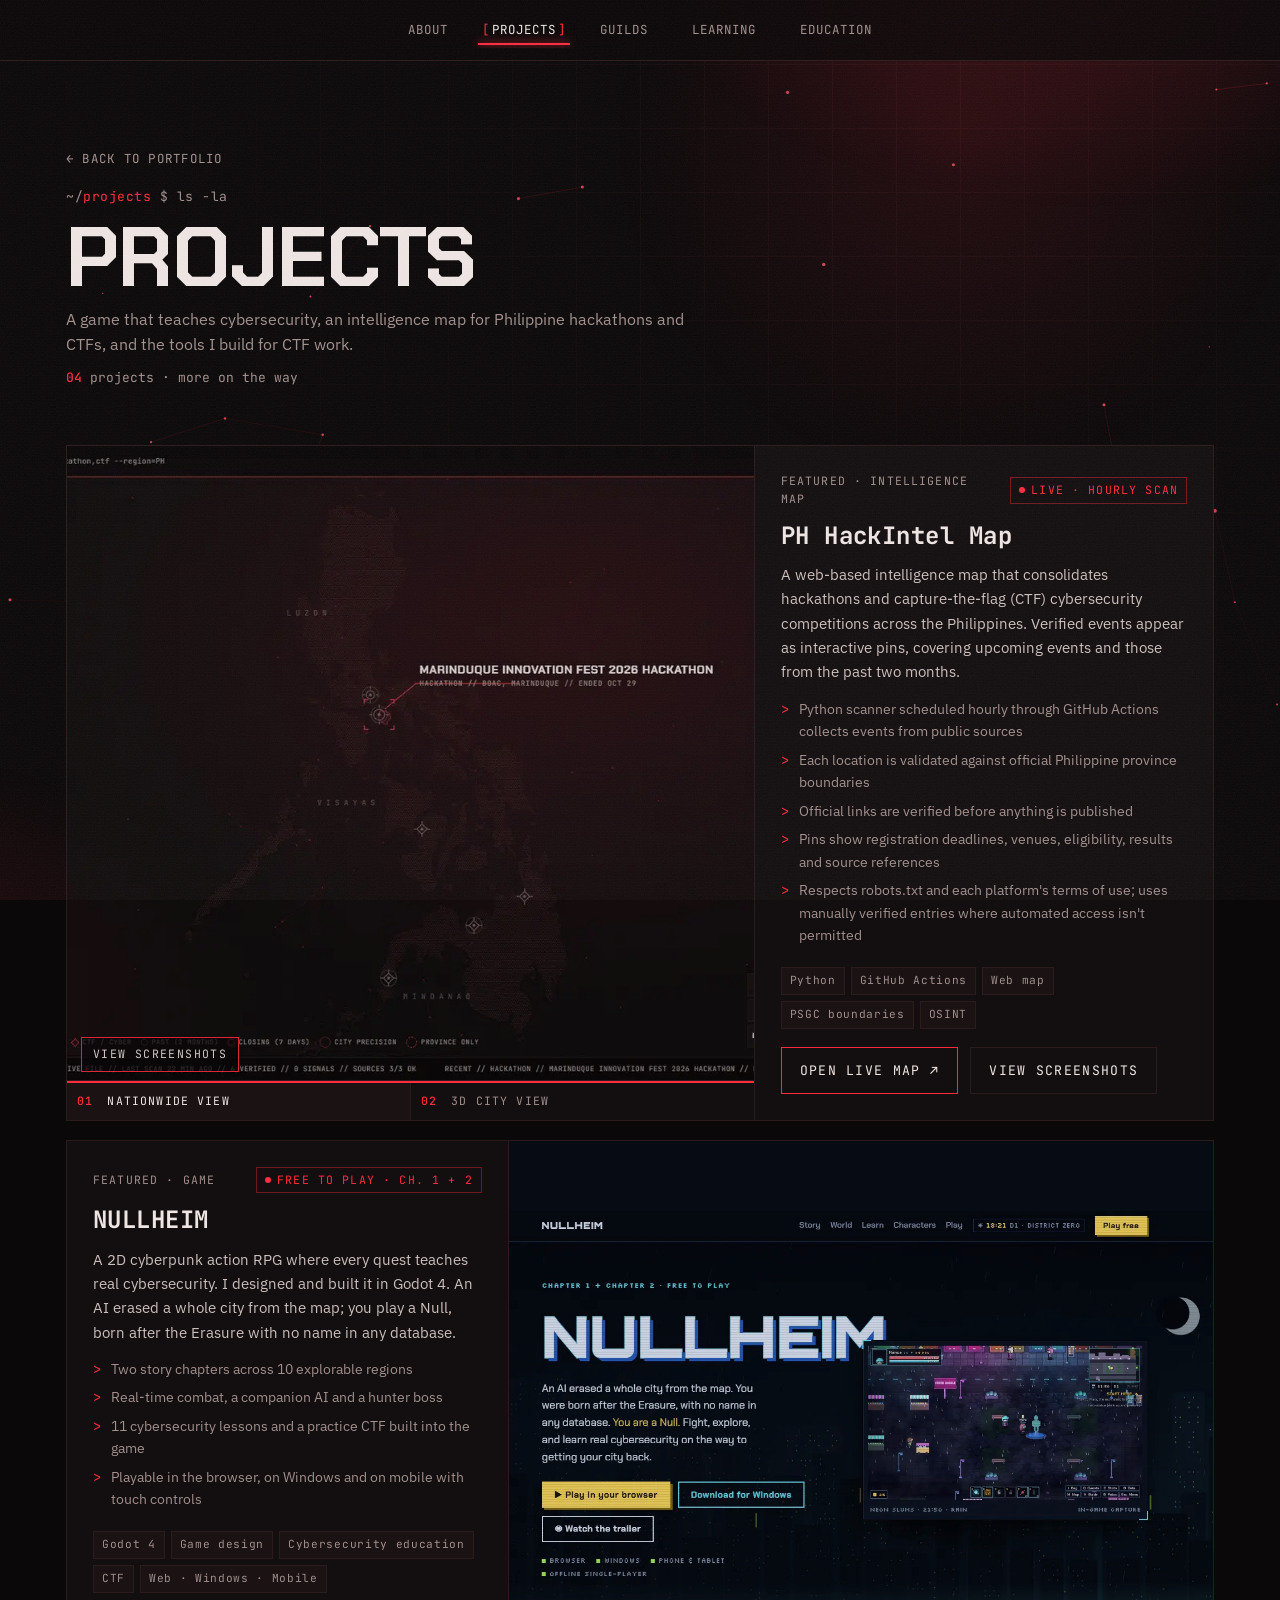
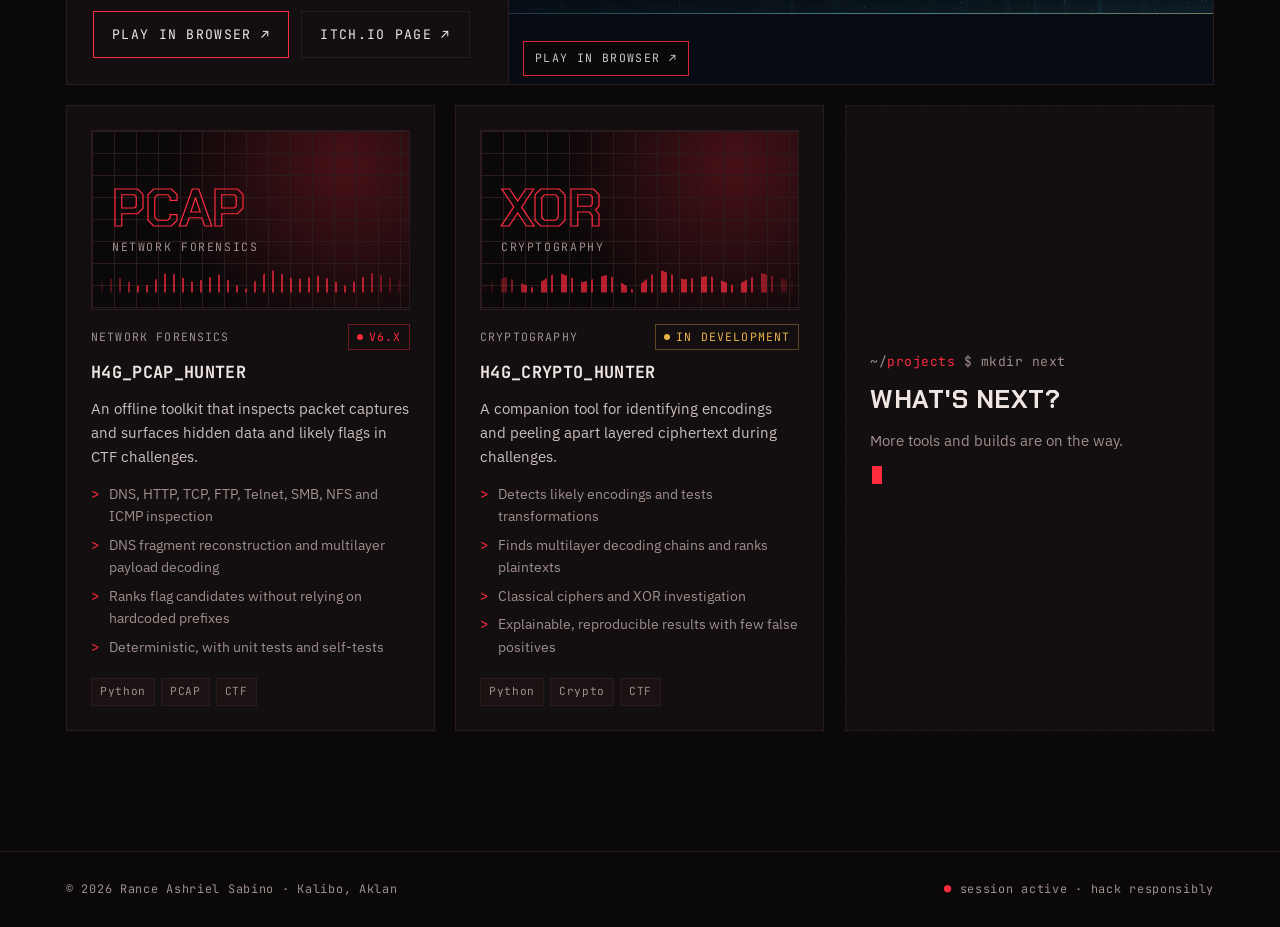
==== projects.html @ ee89d91c "Add files via upload Add projects page and NULLHEIM" ====
<!doctype html>
<html lang="en">
<head>
<meta charset="utf-8">
<meta name="viewport" content="width=device-width, initial-scale=1, viewport-fit=cover">
<title>Projects · Rance Sabino</title>
<meta name="description" content="Projects by Rance Ashriel Sabino: NULLHEIM, PH HackIntel Map, and CTF tools for network forensics and cryptography.">
<meta name="theme-color" content="#0b0809">
<meta property="og:title" content="Projects · Rance Ashriel Sabino">
<meta property="og:url" content="https://azzzriieell00.github.io/projects.html">
<meta property="og:type" content="website">
<meta property="og:description" content="NULLHEIM, PH HackIntel Map and CTF tools built by Rance Ashriel Sabino.">
<meta property="og:image" content="https://azzzriieell00.github.io/assets/nullheim.webp">
<link rel="icon" href="data:image/svg+xml,%3Csvg xmlns='http://www.w3.org/2000/svg' viewBox='0 0 32 32'%3E%3Crect width='32' height='32' fill='%230b0809'/%3E%3Cpath d='M6 9l8 7-8 7' fill='none' stroke='%23ff2b3f' stroke-width='3'/%3E%3Crect x='16' y='21' width='10' height='3' fill='%23ff2b3f'/%3E%3C/svg%3E">
<link rel="preconnect" href="https://fonts.googleapis.com">
<link rel="preconnect" href="https://fonts.gstatic.com" crossorigin>
<link rel="stylesheet" href="https://fonts.googleapis.com/css2?family=Chakra+Petch:wght@500;600;700&family=IBM+Plex+Sans:wght@400;500;600&family=JetBrains+Mono:wght@400;500;700&display=swap">
<style>
/* Layout: operator console. Sticky command bar, two-column hero with a targeted
   operator photo, then stacked sections addressed like files on a box. Single dark theme by choice. */
:root{
  --bg:#0b0809;          /* near-black, red-biased */
  --surface:#130e0f;
  --surface-2:#1a1213;
  --line:#2b1b1d;
  --fg:#efe6e4;
  --muted:#a08f8d;
  --red:#ff2b3f;         /* engagement red */
  --red-deep:#7d0d18;
  --ice:#8ff6ff;         /* only used for chromatic split */
  --guild:var(--red);
  --f-display:"Chakra Petch","Rajdhani","Arial Narrow",system-ui,sans-serif;
  --f-body:"IBM Plex Sans",system-ui,-apple-system,"Segoe UI",sans-serif;
  --f-mono:"JetBrains Mono",ui-monospace,"SFMono-Regular",Consolas,monospace;
  --step--1:.8125rem; --step-0:1rem; --step-1:1.25rem; --step-2:1.6rem; --step-3:2.2rem; --step-4:clamp(2.5rem,7vw,5.2rem);
  color-scheme:dark;
}
*{box-sizing:border-box}
html{scroll-behavior:smooth;background:var(--bg)}
body{margin:0;background:var(--bg);color:var(--fg);font-family:var(--f-body);font-size:var(--step-0);line-height:1.6;overflow-x:hidden}
body::before{content:"";position:fixed;inset:0 0 auto;height:env(safe-area-inset-top,0px);z-index:60;background:var(--bg)}
a{color:inherit}
::selection{background:var(--red);color:#0b0809}
:focus-visible{outline:2px solid var(--red);outline-offset:3px}
img{max-width:100%;display:block}

/* ---------- atmosphere ---------- */
.fx{position:fixed;inset:0;pointer-events:none;z-index:0}
.fx-grid{background:
  linear-gradient(var(--line) 1px,transparent 1px) 0 0/64px 64px,
  linear-gradient(90deg,var(--line) 1px,transparent 1px) 0 0/64px 64px;
  opacity:.35;mask-image:radial-gradient(ellipse at 70% 10%,#000 0%,transparent 70%);-webkit-mask-image:radial-gradient(ellipse at 70% 10%,#000 0%,transparent 70%)}
.fx-glow{background:radial-gradient(800px 500px at 85% -10%,rgba(255,43,63,.16),transparent 60%),radial-gradient(600px 400px at -10% 110%,rgba(125,13,24,.25),transparent 60%)}
.fx-scan{z-index:70;background:repeating-linear-gradient(to bottom,rgba(255,255,255,.035) 0 1px,transparent 1px 3px);mix-blend-mode:overlay}
.fx-noise{z-index:71;opacity:.06;background-image:url("data:image/svg+xml;utf8,<svg xmlns='http://www.w3.org/2000/svg' width='160' height='160'><filter id='n'><feTurbulence type='fractalNoise' baseFrequency='.9' numOctaves='2' stitchTiles='stitch'/></filter><rect width='100%' height='100%' filter='url(%23n)'/></svg>");animation:grain .6s steps(4) infinite}
@keyframes grain{0%{transform:translate(0,0)}25%{transform:translate(-3%,2%)}50%{transform:translate(2%,-3%)}75%{transform:translate(-2%,-1%)}100%{transform:translate(0,0)}}
.fx-sweep{z-index:72;height:120px;inset:auto 0 auto 0;top:-120px;background:linear-gradient(to bottom,transparent,rgba(255,43,63,.05),transparent);animation:sweep 7s linear infinite}
@keyframes sweep{to{transform:translateY(calc(100vh + 240px))}}

/* page-wide tear, fired by JS */
.tear{position:fixed;inset:0;pointer-events:none;z-index:80;display:none}
.tear i{position:absolute;left:0;right:0;background:var(--red);mix-blend-mode:screen;opacity:.0}
body.tearing .tear{display:block}
body.tearing .tear i{animation:tearbar .22s steps(3) both}
body.tearing main,body.tearing .bar{animation:jolt .22s steps(3) both}
@keyframes tearbar{0%{opacity:.55;transform:translateX(-8%)}50%{opacity:.25;transform:translateX(6%)}100%{opacity:0;transform:none}}
@keyframes jolt{0%{transform:translate(3px,0) skewX(-1deg);filter:drop-shadow(-3px 0 rgba(255,43,63,.8)) drop-shadow(3px 0 rgba(143,246,255,.5))}
  50%{transform:translate(-4px,1px);filter:hue-rotate(-12deg)}100%{transform:none;filter:none}}

/* ---------- command bar ---------- */
.bar{position:sticky;top:env(safe-area-inset-top,0px);z-index:50;background:rgba(11,8,9,.82);backdrop-filter:blur(10px);-webkit-backdrop-filter:blur(10px);border-bottom:1px solid var(--line)}
.bar-in{max-width:1180px;margin:0 auto;display:flex;align-items:center;gap:20px;min-height:60px;
  padding-left:max(16px,env(safe-area-inset-left,0px));padding-right:max(16px,env(safe-area-inset-right,0px))}
.mark{font-family:var(--f-mono);font-weight:700;font-size:.9rem;letter-spacing:.06em;text-decoration:none;display:flex;align-items:center;gap:10px;white-space:nowrap}
.mark b{color:var(--red)}
.dot{width:8px;height:8px;border-radius:50%;background:var(--red);box-shadow:0 0 0 0 rgba(255,43,63,.6);animation:ping 1.8s infinite}
@keyframes ping{70%{box-shadow:0 0 0 8px rgba(255,43,63,0)}100%{box-shadow:0 0 0 0 rgba(255,43,63,0)}}
.nav{display:flex;gap:4px;overflow-x:auto;scrollbar-width:none;min-width:0}
.nav::-webkit-scrollbar{display:none}
.nav a{font-family:var(--f-mono);font-size:.78rem;letter-spacing:.08em;text-transform:uppercase;text-decoration:none;color:var(--muted);padding:8px 10px;white-space:nowrap;position:relative;transition:color .2s}
.nav a::before{content:"[";opacity:0;color:var(--red);margin-right:2px;transition:opacity .2s}
.nav a::after{content:"]";opacity:0;color:var(--red);margin-left:2px;transition:opacity .2s}
.nav a:hover,.nav a.on{color:var(--fg)}
.nav a:hover::before,.nav a:hover::after,.nav a.on::before,.nav a.on::after{opacity:1}

/* ---------- layout ---------- */
main{position:relative;z-index:1}
.wrap{max-width:1180px;margin:0 auto;padding-left:max(16px,env(safe-area-inset-left,0px));padding-right:max(16px,env(safe-area-inset-right,0px))}
section{padding-block:clamp(64px,10vw,120px)}
.sec-head{display:flex;flex-direction:column;gap:10px;margin-bottom:clamp(32px,5vw,56px)}
.path{font-family:var(--f-mono);font-size:var(--step--1);color:var(--muted);letter-spacing:.04em}
.path em{font-style:normal;color:var(--red)}
h1,h2,h3{font-family:var(--f-display);margin:0;text-wrap:balance;line-height:1.05}
h2{font-size:var(--step-3);font-weight:700;letter-spacing:.01em;text-transform:uppercase}
h3{font-size:var(--step-1);font-weight:600}
p{margin:0}
.lede{color:var(--muted);max-width:62ch}

/* ---------- glitch text ---------- */
.glitch{position:relative;display:inline-block}
.glitch::before,.glitch::after{content:attr(data-text);position:absolute;inset:0;pointer-events:none;opacity:0}
.glitch::before{color:var(--red);transform:translate(-3px,0);clip-path:inset(0 0 60% 0)}
.glitch::after{color:var(--ice);transform:translate(3px,0);clip-path:inset(55% 0 0 0);mix-blend-mode:screen}
.glitch.idle::before{animation:gA 4.2s infinite steps(1)}
.glitch.idle::after{animation:gB 4.2s infinite steps(1)}
.glitch.burst::before{animation:gBurstA .42s steps(1) both}
.glitch.burst::after{animation:gBurstB .42s steps(1) both}
.glitch.burst{animation:gShift .42s steps(1) both}
@keyframes gA{0%,88%,100%{opacity:0}89%{opacity:1;clip-path:inset(10% 0 70% 0);transform:translate(-4px,0)}91%{opacity:1;clip-path:inset(62% 0 8% 0);transform:translate(5px,0)}93%{opacity:1;clip-path:inset(35% 0 40% 0);transform:translate(-2px,0)}95%{opacity:0}}
@keyframes gB{0%,88%,100%{opacity:0}90%{opacity:.9;clip-path:inset(70% 0 5% 0);transform:translate(4px,0)}92%{opacity:.9;clip-path:inset(5% 0 75% 0);transform:translate(-5px,0)}94%{opacity:.9;clip-path:inset(45% 0 30% 0);transform:translate(3px,0)}96%{opacity:0}}
@keyframes gBurstA{0%{opacity:1;clip-path:inset(0 0 80% 0);transform:translate(-6px,0)}20%{clip-path:inset(40% 0 35% 0);transform:translate(7px,0)}40%{clip-path:inset(75% 0 2% 0);transform:translate(-3px,0)}60%{clip-path:inset(15% 0 55% 0);transform:translate(5px,0)}80%{clip-path:inset(55% 0 25% 0);transform:translate(-8px,0)}100%{opacity:0}}
@keyframes gBurstB{0%{opacity:.9;clip-path:inset(70% 0 0 0);transform:translate(6px,0)}25%{clip-path:inset(10% 0 70% 0);transform:translate(-7px,0)}50%{clip-path:inset(48% 0 30% 0);transform:translate(4px,0)}75%{clip-path:inset(25% 0 50% 0);transform:translate(-4px,0)}100%{opacity:0}}
@keyframes gShift{0%{transform:skewX(0)}20%{transform:skewX(-6deg) translateX(2px)}40%{transform:skewX(4deg)}60%{transform:translateX(-3px)}100%{transform:none}}

/* ---------- hero ---------- */
.hero{padding-block:clamp(48px,8vw,96px) clamp(56px,9vw,104px)}
.hero-grid{display:grid;grid-template-columns:minmax(0,1.25fr) minmax(0,.75fr);gap:clamp(32px,6vw,72px);align-items:center}
.term{font-family:var(--f-mono);font-size:var(--step--1);color:var(--muted);display:flex;flex-direction:column;gap:4px;margin-bottom:22px}
.term .ok{color:var(--red)}
.name{font-size:var(--step-4);font-weight:700;letter-spacing:-.01em;text-transform:uppercase;line-height:.95}
.name .glitch{display:block}
.name .thin{color:transparent;-webkit-text-stroke:1.5px var(--fg)}
.role{margin-top:20px;font-family:var(--f-mono);font-size:clamp(.95rem,2.2vw,1.15rem);color:var(--fg);min-height:1.7em}
.role .pfx{color:var(--red)}
.caret{display:inline-block;width:.6em;height:1.1em;vertical-align:-.18em;background:var(--red);margin-left:2px;animation:blink 1s steps(1) infinite}
@keyframes blink{50%{opacity:0}}
.hero p.lede{margin-top:18px}
.cta{display:flex;flex-wrap:wrap;gap:12px;margin-top:30px}
.btn{font-family:var(--f-mono);font-size:.82rem;letter-spacing:.1em;text-transform:uppercase;text-decoration:none;padding:12px 18px;border:1px solid var(--red);color:var(--fg);position:relative;overflow:hidden;transition:color .25s,box-shadow .25s,translate .25s cubic-bezier(.2,.8,.2,1);isolation:isolate}
.btn::before{content:"";position:absolute;inset:0;background:var(--red);transform:translateX(-101%);transition:transform .3s cubic-bezier(.7,0,.2,1);z-index:-1}
.btn:hover{color:#0b0809;box-shadow:-3px 0 0 rgba(143,246,255,.6),3px 0 0 rgba(255,43,63,.6)}
.btn:hover::before{transform:none}
.btn.ghost{border-color:var(--line)}
.btn.ghost:hover{border-color:var(--red)}

/* operator photo */
.op{position:relative;justify-self:end;width:min(380px,100%)}
.frame{position:relative;aspect-ratio:1;max-width:100%;overflow:hidden;background:var(--surface);border:1px solid var(--line)}
.frame .layer{position:absolute;inset:0;background:var(--src) center/cover no-repeat}
.frame .base{filter:grayscale(.55) contrast(1.1) brightness(.9);transition:filter .35s}
.frame .tint{background:linear-gradient(180deg,rgba(255,43,63,.05),rgba(125,13,24,.45));mix-blend-mode:multiply}
.frame .r,.frame .c{opacity:0;mix-blend-mode:screen}
.frame .r{filter:sepia(1) saturate(8) hue-rotate(-40deg) brightness(.9)}
.frame .c{filter:sepia(1) saturate(5) hue-rotate(140deg) brightness(.9)}
.op:hover .base,.op.burst .base{filter:grayscale(0) contrast(1.15)}
.op:hover .r,.op.burst .r{animation:sliceR .9s steps(1) infinite}
.op:hover .c,.op.burst .c{animation:sliceC .9s steps(1) infinite}
@keyframes sliceR{0%{opacity:.8;clip-path:inset(8% 0 78% 0);transform:translate(-10px,0)}20%{clip-path:inset(40% 0 44% 0);transform:translate(12px,0)}40%{clip-path:inset(66% 0 20% 0);transform:translate(-6px,0)}60%{clip-path:inset(22% 0 62% 0);transform:translate(8px,0)}80%{clip-path:inset(84% 0 4% 0);transform:translate(-12px,0)}100%{opacity:0}}
@keyframes sliceC{0%{opacity:.6;clip-path:inset(52% 0 34% 0);transform:translate(9px,0)}25%{clip-path:inset(12% 0 74% 0);transform:translate(-11px,0)}50%{clip-path:inset(74% 0 12% 0);transform:translate(6px,0)}75%{clip-path:inset(30% 0 56% 0);transform:translate(-7px,0)}100%{opacity:0}}
.frame-wrap{position:relative}
.reticle{position:absolute;inset:-10px;pointer-events:none}
.reticle i{position:absolute;width:22px;height:22px;border-color:var(--red);border-style:solid;transition:transform .35s cubic-bezier(.7,0,.2,1)}
.reticle i:nth-child(1){top:0;left:0;border-width:2px 0 0 2px}
.reticle i:nth-child(2){top:0;right:0;border-width:2px 2px 0 0}
.reticle i:nth-child(3){bottom:0;left:0;border-width:0 0 2px 2px}
.reticle i:nth-child(4){bottom:0;right:0;border-width:0 2px 2px 0}
.op:hover .reticle i:nth-child(1){transform:translate(12px,12px)}
.op:hover .reticle i:nth-child(2){transform:translate(-12px,12px)}
.op:hover .reticle i:nth-child(3){transform:translate(12px,-12px)}
.op:hover .reticle i:nth-child(4){transform:translate(-12px,-12px)}
.cross{position:absolute;left:50%;top:50%;width:46px;height:46px;transform:translate(-50%,-50%) scale(.6);border:1px solid var(--red);border-radius:50%;opacity:0;transition:.35s}
.cross::before,.cross::after{content:"";position:absolute;background:var(--red)}
.cross::before{left:50%;top:-10px;bottom:-10px;width:1px}
.cross::after{top:50%;left:-10px;right:-10px;height:1px}
.op:hover .cross{opacity:.85;transform:translate(-50%,-50%) scale(1)}
.op-tag{display:flex;justify-content:space-between;gap:12px;margin-top:14px;font-family:var(--f-mono);font-size:.72rem;letter-spacing:.12em;text-transform:uppercase;color:var(--muted)}
.op-tag b{color:var(--red);font-weight:500}

/* ---------- about ---------- */
.about-grid{display:grid;grid-template-columns:minmax(0,1fr) minmax(0,1fr);gap:clamp(28px,5vw,56px);align-items:start}
.about-copy{display:flex;flex-direction:column;gap:18px;max-width:62ch}
.about-copy p{color:#d6cbc9}
.about-copy strong{color:var(--fg);font-weight:600}
.roe{border:1px solid var(--line);background:var(--surface);padding:18px 20px;font-family:var(--f-mono);font-size:.82rem;display:grid;grid-template-columns:auto 1fr;gap:6px 16px}
.roe dt{color:var(--red);letter-spacing:.08em;text-transform:uppercase}
.roe dd{margin:0;color:var(--muted)}
.base-card{border:1px solid var(--line);background:var(--surface)}
.base-card .hd,.base-card .ft{display:flex;justify-content:space-between;gap:12px;padding:12px 16px;font-family:var(--f-mono);font-size:.7rem;letter-spacing:.14em;text-transform:uppercase;color:var(--muted)}
.base-card .hd{border-bottom:1px solid var(--line)}
.base-card .ft{border-top:1px solid var(--line);letter-spacing:.06em;text-transform:none}
.base-card .ft b{color:var(--red);font-weight:500}
.base-card img{width:100%;height:auto;transition:filter .4s}
.base-card:hover img{filter:saturate(1.4) brightness(1.1)}

/* ---------- cards (projects) ---------- */
.cards{display:grid;grid-template-columns:repeat(3,minmax(0,1fr));gap:20px}
.card{position:relative;border:1px solid var(--line);background:var(--surface);padding:24px;display:flex;flex-direction:column;gap:14px;overflow:hidden;transition:transform .3s cubic-bezier(.2,.8,.2,1),border-color .3s,box-shadow .3s}
.card::after{content:"";position:absolute;left:0;right:0;top:-40%;height:40%;background:linear-gradient(to bottom,transparent,rgba(255,43,63,.12),transparent);transform:translateY(0);opacity:0;pointer-events:none}
.card:hover{border-color:var(--red);box-shadow:-4px 4px 0 rgba(143,246,255,.12),4px -4px 0 rgba(255,43,63,.18),0 24px 40px -20px rgba(255,43,63,.35)}
.card:hover::after{opacity:1;animation:cardscan 1.1s linear infinite}
@keyframes cardscan{to{transform:translateY(350%)}}
.card .corner{position:absolute;width:14px;height:14px;border-color:var(--red);border-style:solid;opacity:0;transition:.3s}
.card .corner.tl{top:8px;left:8px;border-width:1px 0 0 1px}
.card .corner.br{bottom:8px;right:8px;border-width:0 1px 1px 0}
.card:hover .corner{opacity:1}
.card:hover .corner.tl{top:5px;left:5px}
.card:hover .corner.br{bottom:5px;right:5px}
.card-top{display:flex;justify-content:space-between;align-items:center;gap:10px;font-family:var(--f-mono);font-size:.72rem;letter-spacing:.1em;text-transform:uppercase;color:var(--muted)}
.status{display:inline-flex;align-items:center;gap:6px;padding:3px 8px;border:1px solid var(--line);white-space:nowrap}
.status::before{content:"";width:6px;height:6px;border-radius:50%;background:currentColor}
.status.live{color:var(--red);border-color:rgba(255,43,63,.4)}
.status.dev{color:#e7b14a;border-color:rgba(231,177,74,.35)}
.card h3{font-family:var(--f-mono);font-size:1.05rem;font-weight:700;letter-spacing:.02em;word-break:break-word}
.card:hover h3{text-shadow:-2px 0 rgba(255,43,63,.8),2px 0 rgba(143,246,255,.5)}
.card p{color:#cbbfbd;font-size:.95rem}
.card ul{margin:0;padding:0;list-style:none;display:flex;flex-direction:column;gap:6px;font-size:.88rem;color:var(--muted)}
.card li{padding-left:18px;position:relative}
.card li::before{content:">";position:absolute;left:0;color:var(--red);font-family:var(--f-mono)}
.tags{display:flex;flex-wrap:wrap;gap:6px;margin-top:auto;padding-top:6px}
.tag{font-family:var(--f-mono);font-size:.7rem;letter-spacing:.06em;padding:4px 8px;background:var(--surface-2);color:var(--muted);border:1px solid var(--line)}

/* ---------- field record ---------- */
.record{margin-top:28px;display:grid;grid-template-columns:minmax(0,.9fr) minmax(0,1.1fr);border:1px solid var(--line);background:var(--surface)}
.record-copy{padding:clamp(22px,3vw,34px);display:flex;flex-direction:column;gap:16px;border-right:1px solid var(--line)}
.rank{font-family:var(--f-display);font-size:clamp(2.6rem,6vw,4rem);font-weight:700;line-height:1;color:var(--red)}
.rank small{font-size:.35em;color:var(--fg);letter-spacing:.12em;margin-left:6px;vertical-align:.6em}
.meta{display:grid;grid-template-columns:auto 1fr;gap:6px 14px;font-family:var(--f-mono);font-size:.8rem}
.meta dt{color:var(--muted);text-transform:uppercase;letter-spacing:.08em}
.meta dd{margin:0}
.shots{display:grid;grid-template-columns:1fr 1fr;gap:1px;background:var(--line)}
.shot{position:relative;overflow:hidden;background:var(--bg);margin:0}
.shot img{width:100%;height:100%;object-fit:cover;aspect-ratio:4/3;filter:grayscale(.7) contrast(1.05);transition:filter .4s,transform .6s}
.shot:hover img{filter:none;transform:scale(1.04)}
.shot figcaption{position:absolute;left:0;bottom:0;right:0;padding:8px 10px;font-family:var(--f-mono);font-size:.68rem;letter-spacing:.08em;text-transform:uppercase;background:linear-gradient(transparent,rgba(11,8,9,.9))}

/* ---------- guild switcher ---------- */
.guilds{display:grid;grid-template-columns:minmax(0,1.35fr) minmax(0,.65fr);gap:20px}
.switcher{border:1px solid var(--line);background:var(--surface);display:grid;grid-template-columns:minmax(0,.9fr) minmax(0,1.1fr);transition:border-color .5s;position:relative}
.switcher:hover{border-color:color-mix(in srgb,var(--guild) 60%,var(--line))}
.stage{position:relative;display:grid;place-items:center;padding:clamp(24px,4vw,40px);border-right:1px solid var(--line);overflow:hidden}
.stage::before{content:"";position:absolute;inset:0;background:radial-gradient(circle at 50% 50%,color-mix(in srgb,var(--guild) 28%,transparent),transparent 62%);transition:background .6s}
.logo{position:relative;width:min(260px,100%);aspect-ratio:1;max-width:100%}
.logo .ring{position:absolute;inset:-12px;border-radius:50%;border:1px dashed color-mix(in srgb,var(--guild) 70%,transparent);animation:spin 18s linear infinite;transition:border-color .6s}
@keyframes spin{to{transform:rotate(360deg)}}
.logo .lyr{position:absolute;inset:0;border-radius:50%;background:var(--src) center/var(--zoom,104%) no-repeat;clip-path:circle(48.6% at 50% 50%)}
.logo .lr,.logo .lc{opacity:0;mix-blend-mode:screen}
.logo .lr{filter:sepia(1) saturate(9) hue-rotate(-40deg)}
.logo .lc{filter:sepia(1) saturate(6) hue-rotate(140deg)}
.logo:hover .lmain{transform:scale(1.04) rotate(-2deg)}
.logo .lmain{transition:transform .5s cubic-bezier(.2,.8,.2,1)}
.switcher.switching .lmain{animation:logoTear .5s steps(1) both}
.switcher.switching .lr{animation:sliceR .5s steps(1) both}
.switcher.switching .lc{animation:sliceC .5s steps(1) both}
@keyframes logoTear{0%{clip-path:polygon(0 0,100% 0,100% 30%,0 30%,0 34%,100% 34%,100% 100%,0 100%);transform:translateX(-8px) skewX(8deg)}
  20%{transform:translateX(10px) scale(1.06);filter:brightness(1.6) contrast(1.4)}
  40%{clip-path:inset(20% 0 0 0);transform:translateX(-4px)}
  60%{clip-path:circle(48.6% at 50% 50%);transform:translateX(6px) skewX(-6deg);filter:invert(1) hue-rotate(180deg)}
  80%{transform:translateX(-2px);filter:none}100%{transform:none;clip-path:circle(48.6% at 50% 50%)}}
.panel{padding:clamp(22px,3vw,32px);display:flex;flex-direction:column;gap:16px;min-width:0}
.tabs{display:flex;gap:0;border:1px solid var(--line);align-self:flex-start;flex-wrap:wrap}
.tab{font-family:var(--f-mono);font-size:.74rem;letter-spacing:.1em;text-transform:uppercase;background:none;border:0;color:var(--muted);padding:9px 14px;cursor:pointer;position:relative}
.tab+.tab{border-left:1px solid var(--line)}
.tab[aria-selected="true"]{color:#0b0809;background:var(--guild)}
.tab:hover:not([aria-selected="true"]){color:var(--fg)}
.g-role{font-family:var(--f-mono);font-size:.76rem;letter-spacing:.12em;text-transform:uppercase;color:var(--guild);transition:color .5s}
.g-name{font-size:var(--step-2);font-weight:700;text-transform:uppercase}
.g-motto{font-family:var(--f-mono);font-size:.8rem;color:var(--muted)}
.g-desc{color:#d6cbc9;display:flex;flex-direction:column;gap:10px;font-size:.95rem}
.g-points{display:flex;flex-wrap:wrap;gap:6px}
.progress{height:2px;background:var(--line);margin-top:auto;position:relative;overflow:hidden}
.progress span{position:absolute;inset:0;background:var(--guild);transform-origin:left;transform:scaleX(0)}
.progress.run span{animation:prog 7s linear forwards}
@media (hover:hover){.switcher:hover .progress span{animation-play-state:paused}}
@keyframes prog{to{transform:scaleX(1)}}

.unit{position:relative;border:1px solid var(--line);background:#000;display:flex;flex-direction:column;overflow:hidden;transition:border-color .3s,transform .3s}
.unit:hover{border-color:#e9b949}
.unit-img{position:relative;aspect-ratio:1;max-width:100%}
.unit-img .lyr{position:absolute;inset:0;background:var(--src) center/cover no-repeat}
.unit-img .lr,.unit-img .lc{opacity:0;mix-blend-mode:screen}
.unit-img .lr{filter:sepia(1) saturate(9) hue-rotate(-40deg)}
.unit-img .lc{filter:sepia(1) saturate(6) hue-rotate(140deg)}
.unit:hover .lr{animation:sliceR 1.1s steps(1) infinite}
.unit:hover .lc{animation:sliceC 1.1s steps(1) infinite}
.unit-copy{padding:18px 20px 22px;display:flex;flex-direction:column;gap:8px;border-top:1px solid #2a2310;background:var(--surface)}
.unit-copy .g-role{color:#e9b949}
.unit-copy h3{text-transform:uppercase;letter-spacing:.02em}
.unit-copy p{color:#cbbfbd;font-size:.92rem}

/* ---------- arsenal ---------- */
.ars{display:grid;grid-template-columns:minmax(0,.85fr) minmax(0,1.15fr);gap:20px;align-items:start}
.certs{border:1px solid var(--line);background:var(--surface)}
.certs-hd{padding:14px 20px;border-bottom:1px solid var(--line);font-family:var(--f-mono);font-size:.72rem;letter-spacing:.14em;text-transform:uppercase;color:var(--muted);display:flex;justify-content:space-between}
.cert{display:grid;grid-template-columns:auto 1fr auto;gap:14px;align-items:center;padding:16px 20px;border-bottom:1px solid var(--line);position:relative;transition:background .25s,padding .25s}
.cert:last-child{border-bottom:0}
.cert::before{content:"";position:absolute;left:0;top:0;bottom:0;width:2px;background:var(--red);transform:scaleY(0);transition:transform .25s}
.cert:hover{background:var(--surface-2);padding-left:26px}
.cert:hover::before{transform:scaleY(1)}
.cert .ix{font-family:var(--f-mono);font-size:.72rem;color:var(--red)}
.cert .nm{font-family:var(--f-display);font-weight:600;font-size:1.05rem;line-height:1.25}
.cert .is{font-family:var(--f-mono);font-size:.68rem;letter-spacing:.1em;text-transform:uppercase;color:var(--muted);white-space:nowrap}
.kits{display:grid;grid-template-columns:repeat(2,minmax(0,1fr));gap:20px}
.kit{border:1px solid var(--line);background:var(--surface);padding:20px;display:flex;flex-direction:column;gap:14px;transition:border-color .3s}
.kit:hover{border-color:rgba(255,43,63,.5)}
.kit-hd{font-family:var(--f-mono);font-size:.72rem;letter-spacing:.14em;text-transform:uppercase;color:var(--muted);display:flex;align-items:center;gap:8px}
.kit-hd::before{content:"";width:8px;height:8px;background:var(--red);clip-path:polygon(0 0,100% 50%,0 100%)}
.chips{display:flex;flex-wrap:wrap;gap:8px}
.chip{font-family:var(--f-mono);font-size:.82rem;padding:7px 11px;border:1px solid var(--line);background:var(--bg);cursor:default;position:relative;transition:color .2s,border-color .2s,transform .2s,box-shadow .2s}
.chip:hover{color:var(--red);border-color:var(--red);transform:translateY(-2px);box-shadow:-2px 0 0 rgba(143,246,255,.5),2px 0 0 rgba(255,43,63,.6)}

/* ---------- education ---------- */
.timeline{list-style:none;margin:0;padding:0;position:relative;display:flex;flex-direction:column;gap:18px}
.timeline::before{content:"";position:absolute;left:11px;top:8px;bottom:8px;width:1px;background:linear-gradient(var(--red),var(--line) 40%,var(--line))}
.ed{position:relative;padding-left:44px}
.ed .node{position:absolute;left:4px;top:24px;width:15px;height:15px;border:1px solid var(--red);background:var(--bg);transform:rotate(45deg);transition:background .3s}
.ed.now .node{background:var(--red);box-shadow:0 0 14px rgba(255,43,63,.7)}
.ed:hover .node{background:var(--red)}
.ed-card{border:1px solid var(--line);background:var(--surface);padding:20px 24px;display:grid;grid-template-columns:minmax(0,180px) minmax(0,1fr);gap:8px 28px;transition:border-color .3s,transform .3s}
.ed:hover .ed-card{border-color:rgba(255,43,63,.55);transform:translateX(6px)}
.yr{font-family:var(--f-mono);font-size:.85rem;letter-spacing:.06em;font-variant-numeric:tabular-nums;color:var(--muted);display:flex;flex-direction:column;gap:8px;align-items:flex-start}
.now-pill{font-size:.66rem;letter-spacing:.16em;color:#0b0809;background:var(--red);padding:3px 8px}
.ed-body{display:flex;flex-direction:column;gap:4px}
.ed-body h3{font-size:var(--step-1)}
.ed-body .at{color:var(--muted);font-size:.9rem}
.ed-body .pg{margin-top:6px;font-size:.95rem}
.ed-body .pg b{color:var(--red);font-weight:500}

footer{border-top:1px solid var(--line);position:relative;z-index:1}
footer .wrap{padding-block:28px;display:flex;flex-wrap:wrap;justify-content:space-between;gap:12px;font-family:var(--f-mono);font-size:.74rem;color:var(--muted);letter-spacing:.06em}
footer b{color:var(--red);font-weight:500}

/* ---------- responsive ---------- */
@media (max-width:960px){
  .cards{grid-template-columns:repeat(2,minmax(0,1fr))}
  .cards .card:last-child{grid-column:1/-1}
  .guilds,.ars{grid-template-columns:minmax(0,1fr)}
  .unit{flex-direction:row}
  .unit-img{width:42%;flex:none}
  .unit-copy{border-top:0;border-left:1px solid #2a2310;justify-content:center}
}
@media (max-width:820px){
  .hero-grid,.about-grid,.record{grid-template-columns:minmax(0,1fr)}
  .op{justify-self:start;width:min(320px,100%)}
  .record-copy{border-right:0;border-bottom:1px solid var(--line)}
  .switcher{grid-template-columns:minmax(0,1fr)}
  .stage{border-right:0;border-bottom:1px solid var(--line)}
  .logo{width:min(220px,80%)}
}
@media (max-width:640px){
  .cards,.kits{grid-template-columns:minmax(0,1fr)}
  .cards .card:last-child{grid-column:auto}
  .unit{flex-direction:column}
  .unit-img{width:100%}
  .unit-copy{border-left:0;border-top:1px solid #2a2310}
  .ed-card{grid-template-columns:minmax(0,1fr)}
  .yr{flex-direction:row;align-items:center;flex-wrap:wrap}
  .shots{grid-template-columns:minmax(0,1fr)}
  .mark span.full{display:none}
  .cert{grid-template-columns:auto 1fr}
  .cert .is{grid-column:2}
}
@media (prefers-reduced-motion:reduce){
  *,*::before,*::after{animation:none!important;transition:none!important;scroll-behavior:auto!important}
  .caret{opacity:1}
}

/* ================= v2 · interaction layer ================= */
.fx-net,.fx-top{width:100%;height:100%;display:block}
.fx-net{z-index:0}
.fx-top{z-index:90}
.fx-spot{z-index:0;background:radial-gradient(560px circle at var(--mx,75%) var(--my,15%),rgba(255,43,63,.10),transparent 62%)}

/* command bar without mark */
.bar-in{justify-content:center}
.nav{margin:0 auto;position:relative}
.nav-ind{position:absolute;left:0;bottom:3px;height:2px;width:0;background:var(--red);box-shadow:0 0 10px var(--red);pointer-events:none;
  transition:transform .45s cubic-bezier(.7,0,.2,1),width .45s cubic-bezier(.7,0,.2,1)}
.scrollbar{position:absolute;left:0;right:0;bottom:-1px;height:1px;pointer-events:none}
.scrollbar span{display:block;height:100%;background:linear-gradient(90deg,var(--red-deep),var(--red));transform-origin:left;transform:scaleX(var(--p,0))}

/* cursor */
.cur{position:fixed;left:0;top:0;pointer-events:none;z-index:95;opacity:0;transition:opacity .3s}
body.has-cur .cur{opacity:1}
.cur-dot{width:6px;height:6px;margin:-3px 0 0 -3px;background:var(--red);border-radius:50%;box-shadow:0 0 10px var(--red)}
.cur-ring{width:34px;height:34px;margin:-17px 0 0 -17px;border:1px solid rgba(255,43,63,.65);border-radius:50%;
  transition:opacity .3s,width .25s,height .25s,margin .25s,border-radius .25s,border-color .25s,background-color .25s}
.cur-ring::before,.cur-ring::after{content:"";position:absolute;inset:-5px;border:1px solid transparent;transition:border-color .25s,inset .25s}
.cur-ring.hot{width:52px;height:52px;margin:-26px 0 0 -26px;border-radius:3px;border-color:rgba(255,43,63,.35);background-color:rgba(255,43,63,.06)}
.cur-ring.hot::before{border-top-color:var(--red);border-left-color:var(--red);inset:-4px 60% 60% -4px}
.cur-ring.hot::after{border-bottom-color:var(--red);border-right-color:var(--red);inset:60% -4px -4px 60%}
.cur-ring.press{width:22px;height:22px;margin:-11px 0 0 -11px;border-color:var(--ice)}

/* pointer spotlight on surfaces */
[data-spot]{background-image:radial-gradient(360px circle at var(--x,-600px) var(--y,-600px),rgba(255,43,63,.12),transparent 45%)}

/* 3D tilt */
.card,.unit,.frame-wrap{--rx:0deg;--ry:0deg;--lift:0px;transform:perspective(900px) rotateX(var(--rx)) rotateY(var(--ry)) translateY(var(--lift))}
.frame-wrap{transition:transform .3s cubic-bezier(.2,.8,.2,1)}
.card:hover{--lift:-6px}
.unit:hover{--lift:-4px}

/* click glitch */
.zap{animation:zap .36s steps(2) both}
@keyframes zap{0%{filter:drop-shadow(-4px 0 rgba(143,246,255,.85)) drop-shadow(4px 0 rgba(255,43,63,.95));clip-path:inset(0 0 45% 0);translate:4px 0}
  33%{clip-path:inset(40% 0 0 0);translate:-4px 0}66%{clip-path:inset(0);translate:2px 0}100%{filter:none;clip-path:none;translate:0 0}}

/* scroll reveal */
.rv{transition:opacity .8s cubic-bezier(.2,.8,.2,1),transform .8s cubic-bezier(.2,.8,.2,1),filter .8s;transition-delay:var(--d,0ms)}
.rv.pre{opacity:0;transform:translateY(30px);filter:blur(6px)}

/* hero boot */
.term>span{display:block;overflow:hidden;white-space:nowrap;max-width:0;animation:type 1s steps(30,end) forwards}
.term>span+span{animation-delay:.75s}
@keyframes type{to{max-width:60ch}}
.name>.glitch:first-child{animation:nameIn .9s cubic-bezier(.2,.8,.2,1) .15s both}
.name>.glitch+.glitch{animation:nameIn .9s cubic-bezier(.2,.8,.2,1) .35s both}
@keyframes nameIn{0%{clip-path:inset(0 100% 0 0);transform:translateX(-14px);filter:drop-shadow(-6px 0 rgba(143,246,255,.8))}
  60%{clip-path:inset(0 0 0 0);filter:drop-shadow(4px 0 rgba(255,43,63,.9))}100%{clip-path:inset(0 0 0 0);transform:none;filter:none}}

/* live map */
.map-card{margin:0;position:relative;overflow:hidden;transition:border-color .3s}
.map-card:hover{border-color:rgba(255,43,63,.45)}
.map-card .hd{align-items:center}
.pin{display:inline-block;width:7px;height:7px;background:var(--red);transform:rotate(45deg);margin-right:10px;box-shadow:0 0 8px var(--red)}
#mapReadout{color:var(--fg);text-align:right;min-width:0;overflow:hidden;text-overflow:ellipsis;white-space:nowrap}
#mapReadout.live{color:var(--red)}
.map-wrap{position:relative;aspect-ratio:1/.84;max-width:100%;background:radial-gradient(ellipse at 62% 38%,rgba(125,13,24,.28),transparent 70%),#0a0708}
.map-wrap canvas{position:absolute;inset:0;width:100%;height:100%;display:block;touch-action:pan-y;cursor:crosshair}
.map-wrap canvas:focus-visible{outline:2px solid var(--red);outline-offset:-2px}
.mk-plus{position:absolute;color:var(--red);font-family:var(--f-mono);font-size:16px;line-height:1;pointer-events:none;opacity:.75}
.mk-plus.tl{top:14px;left:16px}.mk-plus.br{bottom:12px;right:16px}
.map-card .ft a{color:var(--muted);text-decoration:none;white-space:nowrap;transition:color .2s}
.map-card .ft a:hover{color:var(--red)}
.map-hint{font-family:var(--f-mono);font-size:.7rem;color:var(--muted);letter-spacing:.06em;padding:10px 16px 0}

@media (max-width:640px){
  .nav{width:100%;justify-content:space-between;margin:0}
  .nav a{font-size:.66rem;letter-spacing:.04em;padding:12px 4px}
  .nav a::before,.nav a::after{display:none}
  .term{font-size:.72rem}
  .map-wrap{aspect-ratio:1/1}
  .map-card .ft{flex-direction:column;gap:4px}
  .map-card .hd{flex-wrap:wrap;row-gap:6px}
  #mapReadout{flex-basis:100%;text-align:left}
}
@media (prefers-reduced-motion:reduce){
  .term>span{max-width:none}
  .rv.pre{opacity:1;transform:none;filter:none}
}

/* ---------- project thumbnails ---------- */
.feature{display:grid;grid-template-columns:minmax(0,1.3fr) minmax(0,1fr);gap:0;padding:0;margin-bottom:20px}
.feature .feature-copy{padding:26px;display:flex;flex-direction:column;gap:14px;min-width:0}
.feature .thumb{aspect-ratio:auto;height:100%;min-height:260px;border:0;border-right:1px solid var(--line)}
.feature .thumb img{object-position:center}
.thumb{position:relative;display:block;width:100%;aspect-ratio:16/9;max-width:100%;overflow:hidden;background:var(--bg);border:1px solid var(--line);padding:0;cursor:zoom-in;font:inherit;color:inherit}
.thumb img{width:100%;height:100%;object-fit:cover;filter:saturate(.85) brightness(.9);transition:transform .6s cubic-bezier(.2,.8,.2,1),filter .4s}
.thumb::after{content:"";position:absolute;inset:0;background:repeating-linear-gradient(to bottom,rgba(255,43,63,.06) 0 1px,transparent 1px 3px);opacity:0;transition:opacity .3s;pointer-events:none}
.card:hover .thumb img,.thumb:focus-visible img{transform:scale(1.05);filter:none}
.card:hover .thumb::after{opacity:1}
.thumb-cta{position:absolute;left:14px;bottom:14px;font-family:var(--f-mono);font-size:.72rem;letter-spacing:.12em;text-transform:uppercase;padding:7px 11px;background:rgba(11,8,9,.85);border:1px solid var(--red);color:var(--fg);transform:translateY(6px);opacity:.85;transition:transform .3s,opacity .3s,background .3s}
.card:hover .thumb-cta{transform:none;opacity:1;background:var(--red);color:#0b0809}
.thumb.gen{cursor:default;display:flex;flex-direction:column;justify-content:center;align-items:flex-start;padding:18px 20px;gap:4px;
  background:linear-gradient(var(--line) 1px,transparent 1px) 0 0/22px 22px,linear-gradient(90deg,var(--line) 1px,transparent 1px) 0 0/22px 22px,radial-gradient(circle at 80% 20%,rgba(255,43,63,.25),transparent 60%),var(--bg)}
.g-big{font-family:var(--f-display);font-weight:700;font-size:clamp(2.4rem,5vw,3.2rem);line-height:1;color:transparent;-webkit-text-stroke:1.2px var(--red);transition:color .3s,text-shadow .3s}
.card:hover .g-big{color:var(--red);text-shadow:-3px 0 rgba(143,246,255,.55),3px 0 rgba(255,43,63,.5)}
.g-sub{font-family:var(--f-mono);font-size:.72rem;letter-spacing:.14em;text-transform:uppercase;color:var(--muted)}
.g-wave{position:absolute;left:0;right:0;bottom:16px;height:26px;opacity:.7;
  background:repeating-linear-gradient(90deg,var(--red) 0 2px,transparent 2px 9px);
  -webkit-mask:linear-gradient(90deg,transparent,#000 15%,#000 85%,transparent);mask:linear-gradient(90deg,transparent,#000 15%,#000 85%,transparent);
  clip-path:polygon(0 70%,8% 40%,16% 80%,24% 20%,32% 60%,40% 30%,48% 90%,56% 10%,64% 50%,72% 35%,80% 75%,88% 25%,100% 60%,100% 100%,0 100%)}
.card:hover .g-wave{animation:wave 1.2s steps(6) infinite}
@keyframes wave{50%{clip-path:polygon(0 40%,8% 80%,16% 20%,24% 70%,32% 30%,40% 85%,48% 15%,56% 60%,64% 25%,72% 80%,80% 30%,88% 65%,100% 20%,100% 100%,0 100%)}}
.thumb.gen.xor .g-wave{background:repeating-linear-gradient(90deg,var(--red) 0 6px,transparent 6px 10px,var(--red) 10px 12px,transparent 12px 20px)}
.card.next{justify-content:center;align-items:flex-start;min-height:260px;border-style:dashed}
.card.next h3{font-family:var(--f-display);font-size:var(--step-2);text-transform:uppercase}
.card.next p{color:var(--muted)}
.card.next:hover h3{text-shadow:none}

.shotbox{border:1px solid var(--red);background:var(--bg);padding:0;max-width:min(1280px,calc(100vw - 32px));max-height:calc(100vh - 32px);color:var(--fg)}
.shotbox::backdrop{background:rgba(5,3,4,.86);backdrop-filter:blur(4px)}
.shotbox[open]{animation:boxIn .35s cubic-bezier(.2,.8,.2,1)}
@keyframes boxIn{0%{opacity:0;transform:scale(.96);clip-path:inset(48% 0 48% 0)}60%{clip-path:inset(0)}100%{opacity:1;transform:none}}
.shotbox img{display:block;width:100%;height:auto;max-height:calc(100vh - 34px);object-fit:contain}
.shot-close{position:absolute;top:10px;right:10px;font-family:var(--f-mono);font-size:.72rem;letter-spacing:.12em;text-transform:uppercase;background:rgba(11,8,9,.9);color:var(--fg);border:1px solid var(--red);padding:7px 11px;cursor:pointer}
.shot-close:hover{background:var(--red);color:#0b0809}

@media (max-width:820px){
  .feature{grid-template-columns:minmax(0,1fr)}
  .feature .thumb{height:auto;aspect-ratio:1600/788;min-height:0;border-right:0;border-bottom:1px solid var(--line)}
  .feature .feature-copy{padding:20px}
}
.feature h3{font-size:clamp(1.2rem,2.4vw,1.5rem)}
@media (min-width:821px){.feature{grid-template-columns:minmax(0,1.5fr) minmax(0,1fr)}}
.proj-cta{margin-top:4px}
button.btn{background:none;cursor:pointer;font-family:var(--f-mono)}

/* gallery */
.gallery{display:flex;flex-direction:column;min-width:0;border-right:1px solid var(--line)}
.feature .gallery .thumb{border:0;border-bottom:1px solid var(--line);flex:1;min-height:260px}
.gallery .thumb{display:grid}
.gallery .gimg{grid-area:1/1;opacity:0;transition:opacity .45s,transform .6s cubic-bezier(.2,.8,.2,1),filter .4s}
.gallery .gimg.on{opacity:1}
.gswap{animation:gswap .42s steps(1) both}
@keyframes gswap{0%{filter:drop-shadow(-6px 0 rgba(143,246,255,.7)) drop-shadow(6px 0 rgba(255,43,63,.8));clip-path:polygon(0 0,100% 0,100% 30%,0 30%,0 36%,100% 36%,100% 100%,0 100%);translate:-6px 0}
  30%{clip-path:inset(18% 0 0 0);translate:8px 0}60%{clip-path:inset(0 0 22% 0);translate:-3px 0;filter:brightness(1.4)}100%{clip-path:none;translate:0 0;filter:none}}
.gtabs{display:flex;position:relative;background:var(--surface)}
.gtab{flex:1;font-family:var(--f-mono);font-size:.72rem;letter-spacing:.1em;text-transform:uppercase;background:none;border:0;color:var(--muted);padding:12px 10px;cursor:pointer;text-align:left;transition:color .2s,background .2s}
.gtab+.gtab{border-left:1px solid var(--line)}
.gtab b{color:var(--red);font-weight:500;margin-right:6px}
.gtab[aria-selected="true"]{color:var(--fg);background:var(--surface-2)}
.gtab:hover{color:var(--fg)}
.gbar{position:absolute;left:0;right:0;top:0;height:2px;background:transparent;pointer-events:none}
.gbar i{display:block;height:100%;background:var(--red);transform-origin:left;transform:scaleX(0);animation:prog 5s linear forwards}
.box-nav{display:flex;align-items:center;justify-content:space-between;gap:12px;padding:10px 12px;border-top:1px solid var(--line);font-family:var(--f-mono);font-size:.74rem;letter-spacing:.08em;text-transform:uppercase;color:var(--muted)}
.box-nav button{font-family:var(--f-mono);font-size:.72rem;letter-spacing:.1em;text-transform:uppercase;background:none;color:var(--fg);border:1px solid var(--line);padding:7px 12px;cursor:pointer}
.box-nav button:hover{border-color:var(--red);color:var(--red)}
.shotbox img{max-height:calc(100vh - 90px)}
@media (max-width:820px){
  .gallery{border-right:0;border-bottom:1px solid var(--line)}
  .feature .gallery .thumb{min-height:0;aspect-ratio:1600/788}
}
@media (prefers-reduced-motion:reduce){.gbar{display:none}}

/* second featured project, image on the right */
.feature.rev .thumb{order:2;border-right:0;border-left:1px solid var(--line);cursor:pointer}
.feature.rev{grid-template-columns:minmax(0,1fr) minmax(0,1.5fr)}
.feature + .feature{margin-top:0}
@media (max-width:820px){
  .feature.rev{grid-template-columns:minmax(0,1fr)}
  .feature.rev .thumb{order:0;border-left:0;border-bottom:1px solid var(--line);aspect-ratio:1265/724}
}
.feature.rev .thumb img{object-position:12% center}

/* NULLHEIM: show the whole screenshot, letterboxed on the game's own navy */
.feature.rev{grid-template-columns:minmax(0,1fr) minmax(0,1.6fr)}
.feature.rev .thumb{display:flex;align-items:center;justify-content:center;background:#070b14;min-height:0;height:auto;align-self:stretch}
.feature.rev .thumb img{width:100%;height:auto;max-height:100%;object-fit:contain;object-position:center}
.card.feature.rev:hover .thumb img{transform:scale(1.02)}
@media (max-width:820px){.feature.rev{grid-template-columns:minmax(0,1fr)}.feature.rev .thumb{aspect-ratio:auto}}
@media (max-width:820px){.feature.rev .thumb-cta{display:none}}

/* page transition + projects page */
body.leaving main,body.leaving footer{animation:leave .3s steps(3) forwards}
@keyframes leave{0%{filter:none}40%{transform:translateX(6px) skewX(-3deg);filter:drop-shadow(-4px 0 rgba(143,246,255,.7)) drop-shadow(4px 0 rgba(255,43,63,.8));clip-path:inset(0 0 40% 0)}
  70%{transform:translateX(-8px);clip-path:inset(35% 0 0 0);opacity:.6}100%{opacity:0;clip-path:inset(50% 0 50% 0)}}
.proj-page{padding-top:clamp(40px,7vw,80px)}
.proj-page h1{font-size:var(--step-4);font-weight:700;text-transform:uppercase;letter-spacing:-.01em;line-height:.95}
.back{align-self:flex-start;font-family:var(--f-mono);font-size:.78rem;letter-spacing:.1em;text-transform:uppercase;color:var(--muted);text-decoration:none;padding:8px 0;transition:color .2s,translate .2s}
.back:hover{color:var(--red);translate:-4px 0}
.proj-count{font-family:var(--f-mono);font-size:var(--step--1);color:var(--muted)}
.proj-count b{color:var(--red);font-weight:500}

</style>
<style>[hidden]{display:none!important}:root{padding-top:env(safe-area-inset-top,0px);padding-bottom:env(safe-area-inset-bottom,0px)}</style>
</head>
<body>
<div class="fx fx-grid" aria-hidden="true"></div>
<div class="fx fx-glow" aria-hidden="true"></div>
<div class="fx fx-spot" aria-hidden="true"></div>
<canvas class="fx fx-net" aria-hidden="true"></canvas>
<div class="fx fx-scan" aria-hidden="true"></div>
<div class="fx fx-noise" aria-hidden="true"></div>
<div class="fx fx-sweep" aria-hidden="true"></div>
<div class="tear" aria-hidden="true"></div>
<canvas class="fx fx-top" aria-hidden="true"></canvas>
<div class="cur cur-ring" aria-hidden="true"></div>
<div class="cur cur-dot" aria-hidden="true"></div>

<header class="bar">
  <div class="bar-in">
    <nav class="nav" aria-label="Sections">
      <a href="./#about" data-page data-scramble>About</a>
      <a href="projects.html" class="on" aria-current="page" data-scramble>Projects</a>
      <a href="./#guilds" data-page data-scramble>Guilds</a>
      <a href="./#learning" data-page data-scramble>Learning</a>
      <a href="./#education" data-page data-scramble>Education</a>
      <span class="nav-ind" aria-hidden="true"></span>
    </nav>
  </div>
  <div class="scrollbar" aria-hidden="true"><span></span></div>
</header>

<main id="top">
  <section id="projects" class="proj-page">
    <div class="wrap">
      <div class="sec-head">
        <a class="back" href="./" data-page>&larr; Back to portfolio</a>
        <span class="path">~/<em>projects</em> $ ls -la</span>
        <h1 class="glitch idle" data-text="Projects">Projects</h1>
        <p class="lede">A game that teaches cybersecurity, an intelligence map for Philippine hackathons and CTFs, and the tools I build for CTF work.</p>
        <span class="proj-count"><b>04</b> projects · more on the way</span>
      </div>
      <article class="card feature" data-tilt="2.5" data-spot>
        <span class="corner tl"></span><span class="corner br"></span>
        <div class="gallery" id="hiGallery">
          <button class="thumb shot-open" type="button" aria-label="View PH HackIntel Map screenshots full size">
            <img class="gimg on" data-cap="Nationwide view" src="assets/hackintel.webp" alt="PH HackIntel Map nationwide view: a dark red map of the Philippines with event pins, a targets list on the left and an event intel panel on the right" width="1600" height="788">
            <img class="gimg" data-cap="3D city view" src="assets/hackintel_city.webp" alt="PH HackIntel Map 3D city view: extruded buildings and roads around Boac, Marinduque with the event pin and intel panel" width="1600" height="784">
            <span class="thumb-cta">View screenshots</span>
          </button>
          <div class="gtabs" role="tablist" aria-label="Screenshots">
            <button class="gtab" role="tab" aria-selected="true" data-i="0"><b>01</b> Nationwide view</button>
            <button class="gtab" role="tab" aria-selected="false" data-i="1"><b>02</b> 3D city view</button>
            <span class="gbar"><i></i></span>
          </div>
        </div>
        <div class="feature-copy">
          <div class="card-top"><span>Featured · Intelligence map</span><span class="status live">Live · hourly scan</span></div>
          <h3>PH HackIntel Map</h3>
          <p>A web-based intelligence map that consolidates hackathons and capture-the-flag (CTF) cybersecurity competitions across the Philippines. Verified events appear as interactive pins, covering upcoming events and those from the past two months.</p>
          <ul>
            <li>Python scanner scheduled hourly through GitHub Actions collects events from public sources</li>
            <li>Each location is validated against official Philippine province boundaries</li>
            <li>Official links are verified before anything is published</li>
            <li>Pins show registration deadlines, venues, eligibility, results and source references</li>
            <li>Respects robots.txt and each platform's terms of use; uses manually verified entries where automated access isn't permitted</li>
          </ul>
          <div class="tags"><span class="tag">Python</span><span class="tag">GitHub Actions</span><span class="tag">Web map</span><span class="tag">PSGC boundaries</span><span class="tag">OSINT</span></div>
          <div class="cta proj-cta">
            <a class="btn" href="https://azzzriieell00.github.io/ph-hackintel/" target="_blank" rel="noopener" data-scramble>Open live map ↗</a>
            <button class="btn ghost shot-open" type="button">View screenshots</button>
          </div>
        </div>
      </article>

      <article class="card feature rev" data-tilt="2.5" data-spot>
        <span class="corner tl"></span><span class="corner br"></span>
        <a class="thumb" href="https://azzzriieell00.github.io/nullheim/" target="_blank" rel="noopener" aria-label="Play NULLHEIM in your browser">
          <img src="assets/nullheim.webp" alt="NULLHEIM landing page: pixel-art title, the tagline about an AI that erased a city, and an in-game capture of the rainy Neon Slums district" width="1265" height="724">
          <span class="thumb-cta">Play in browser ↗</span>
        </a>
        <div class="feature-copy">
          <div class="card-top"><span>Featured · Game</span><span class="status live">Free to play · Ch. 1 + 2</span></div>
          <h3>NULLHEIM</h3>
          <p>A 2D cyberpunk action RPG where every quest teaches real cybersecurity. I designed and built it in Godot 4. An AI erased a whole city from the map; you play a Null, born after the Erasure with no name in any database.</p>
          <ul>
            <li>Two story chapters across 10 explorable regions</li>
            <li>Real-time combat, a companion AI and a hunter boss</li>
            <li>11 cybersecurity lessons and a practice CTF built into the game</li>
            <li>Playable in the browser, on Windows and on mobile with touch controls</li>
          </ul>
          <div class="tags"><span class="tag">Godot 4</span><span class="tag">Game design</span><span class="tag">Cybersecurity education</span><span class="tag">CTF</span><span class="tag">Web · Windows · Mobile</span></div>
          <div class="cta proj-cta">
            <a class="btn" href="https://azzzriieell00.github.io/nullheim/" target="_blank" rel="noopener" data-scramble>Play in browser ↗</a>
            <a class="btn ghost" href="https://patoo404.itch.io/nullheim" target="_blank" rel="noopener" data-scramble>itch.io page ↗</a>
          </div>
        </div>
      </article>

      <div class="cards">
        <article class="card" data-tilt="7" data-spot>
          <span class="corner tl"></span><span class="corner br"></span>
          <div class="thumb gen" aria-hidden="true"><span class="g-big">PCAP</span><span class="g-sub">network forensics</span><span class="g-wave"></span></div>
          <div class="card-top"><span>Network forensics</span><span class="status live">v6.x</span></div>
          <h3>H4G_PCAP_HUNTER</h3>
          <p>An offline toolkit that inspects packet captures and surfaces hidden data and likely flags in CTF challenges.</p>
          <ul>
            <li>DNS, HTTP, TCP, FTP, Telnet, SMB, NFS and ICMP inspection</li>
            <li>DNS fragment reconstruction and multilayer payload decoding</li>
            <li>Ranks flag candidates without relying on hardcoded prefixes</li>
            <li>Deterministic, with unit tests and self-tests</li>
          </ul>
          <div class="tags"><span class="tag">Python</span><span class="tag">PCAP</span><span class="tag">CTF</span></div>
        </article>
        <article class="card" data-tilt="7" data-spot>
          <span class="corner tl"></span><span class="corner br"></span>
          <div class="thumb gen xor" aria-hidden="true"><span class="g-big">XOR</span><span class="g-sub">cryptography</span><span class="g-wave"></span></div>
          <div class="card-top"><span>Cryptography</span><span class="status dev">In development</span></div>
          <h3>H4G_CRYPTO_HUNTER</h3>
          <p>A companion tool for identifying encodings and peeling apart layered ciphertext during challenges.</p>
          <ul>
            <li>Detects likely encodings and tests transformations</li>
            <li>Finds multilayer decoding chains and ranks plaintexts</li>
            <li>Classical ciphers and XOR investigation</li>
            <li>Explainable, reproducible results with few false positives</li>
          </ul>
          <div class="tags"><span class="tag">Python</span><span class="tag">Crypto</span><span class="tag">CTF</span></div>
        </article>
        <article class="card next" data-spot>
          <span class="corner tl"></span><span class="corner br"></span>
          <span class="path">~/<em>projects</em> $ mkdir next</span>
          <h3 class="glitch" data-text="What's next?">What's next?</h3>
          <p>More tools and builds are on the way.</p>
          <span class="caret" aria-hidden="true"></span>
        </article>
      </div>

    </div>
  </section>
</main>
<dialog id="shotBox" class="shotbox" aria-label="PH HackIntel Map screenshot">
  <button class="shot-close" type="button" aria-label="Close screenshot">Close [x]</button>
  <img id="boxImg" src="assets/hackintel.webp" alt="PH HackIntel Map full screenshot" width="1600" height="788">
  <div class="box-nav"><button class="box-prev" type="button" aria-label="Previous screenshot">&lt; Prev</button><span id="boxCap">01 / 02 · Nationwide view</span><button class="box-next" type="button" aria-label="Next screenshot">Next &gt;</button></div>
</dialog>

<footer>
  <div class="wrap"><span>© 2026 Rance Ashriel Sabino · Kalibo, Aklan</span><span><b>●</b> session active · hack responsibly</span></div>
</footer>

<script>
(function(){
  const reduce = window.matchMedia('(prefers-reduced-motion: reduce)').matches;
  const IMG = {cyber:"assets/cyber.webp", dev:"assets/dev.webp"};

  /* --- text scramble --- */
  const GLYPHS = '!<>-_\\/[]{}=+*^?#%$01';
  function scramble(el, finalText, dur){
    if(reduce){ el.textContent = finalText; return; }
    dur = dur || 420;
    const start = performance.now();
    const len = finalText.length;
    if(el._raf) cancelAnimationFrame(el._raf);
    const step = now => {
      const t = Math.min(1,(now-start)/dur);
      const fixed = Math.floor(t*len);
      let out = '';
      for(let i=0;i<len;i++){
        const ch = finalText[i];
        out += (i<fixed || ch===' ') ? ch : GLYPHS[(Math.random()*GLYPHS.length)|0];
      }
      el.textContent = out;
      if(t<1) el._raf = requestAnimationFrame(step); else el.textContent = finalText;
    };
    el._raf = requestAnimationFrame(step);
  }
  document.querySelectorAll('[data-scramble]').forEach(el=>{
    const txt = el.textContent;
    el.addEventListener('mouseenter',()=>scramble(el,txt,360));
    el.addEventListener('focus',()=>scramble(el,txt,360));
  });

  /* --- rotating role line --- */
  const roles = ['Offensive security in training','CTF player · HackForGov 5 Top 5','Python tool builder','Lead, ASU Cyber Guild','BSIT · Software Engineering'];
  const roleEl = document.getElementById('role');
  let ri = 0;
  if(!reduce && roleEl){
    setInterval(()=>{ ri=(ri+1)%roles.length; scramble(roleEl, roles[ri], 700); }, 3200);
  }

  /* --- random glitch bursts on headings + page tears --- */
  const glitchEls = [...document.querySelectorAll('.glitch')];
  function burst(el){
    el.classList.remove('burst'); void el.offsetWidth; el.classList.add('burst');
    setTimeout(()=>el.classList.remove('burst'),450);
  }
  glitchEls.forEach(el=>{ if(!el.classList.contains('idle')) el.addEventListener('mouseenter',()=>burst(el)); });
  const tear = document.querySelector('.tear');
  function pageTear(){
    tear.innerHTML='';
    const n = 3 + (Math.random()*4|0);
    for(let i=0;i<n;i++){
      const b=document.createElement('i');
      b.style.top=(Math.random()*100)+'%';
      b.style.height=(2+Math.random()*14)+'px';
      b.style.animationDelay=(Math.random()*60)+'ms';
      tear.appendChild(b);
    }
    document.body.classList.add('tearing');
    setTimeout(()=>document.body.classList.remove('tearing'),260);
  }
  const op = document.getElementById('op');
  function loop(){
    const delay = 3500 + Math.random()*5000;
    setTimeout(()=>{
      if(!document.hidden){
        const visible = glitchEls.filter(e=>{const r=e.getBoundingClientRect();return r.bottom>0&&r.top<innerHeight;});
        if(visible.length) burst(visible[(Math.random()*visible.length)|0]);
        const roll = Math.random();
        if(roll<.35) pageTear();
        else if(roll<.55 && op){ op.classList.add('burst'); setTimeout(()=>op.classList.remove('burst'),420); }
      }
      loop();
    }, delay);
  }
  if(!reduce){ setTimeout(pageTear, 500); loop(); }

  /* --- guild switcher --- */
  const G = {
    cyber:{
      color:'#ff2b3f', zoom:'104%', label:'ASU Cyber Guild logo',
      role:'Guild lead · I run this guild',
      name:'ASU Cyber Guild',
      motto:'College of Computer Studies · ASU Kalibo',
      desc:[
        'I lead and manage the ASU Cyber Guild, the cybersecurity community of the College of Computer Studies at Aklan State University – Kalibo.',
        'Cybersecurity is the work of protecting systems, networks and data, and the strongest defenders understand how attacks actually happen. In the guild we approach it from the attacker’s side, legally and in lab environments, through CTF challenges in web exploitation, cryptography, forensics and OSINT.',
        'Our competition team, Team CyberGuild, finished Top 5 at the HackForGov 5 Region VI qualifier.'
      ],
      points:['CTF training','Ethical hacking','Forensics','HackForGov']
    },
    dev:{
      color:'#2fa84f', zoom:'108%', label:'ASU Dev Guild logo',
      role:'Developer community · ASU',
      name:'ASU Dev Guild',
      motto:'Learn · Build · Serve',
      desc:[
        'ASU Dev Guild is the developer community at Aklan State University. Members learn modern software development together, build real projects as a team and use those skills to serve the campus and the province.',
        'It’s the build side of what I do: the web apps, automation and tools that pair with the security work in the Cyber Guild.'
      ],
      points:['Web development','Software projects','Peer learning','Community']
    }
  };
  const sw = document.getElementById('switcher');
  if(sw){
  const logo = document.getElementById('logo');
  const logoImg = document.getElementById('logoImg');
  const tabs = [...sw.querySelectorAll('.tab')];
  const prog = document.getElementById('prog');
  const gpanel = document.getElementById('gpanel');
  const el = id => document.getElementById(id);
  let cur = 'cyber', timer = null, paused = false;

  function fill(key, animate){
    const g = G[key];
    el('gDesc').innerHTML = g.desc.map(p=>'<p>'+p+'</p>').join('');
    el('gPoints').innerHTML = g.points.map(p=>'<span class="tag">'+p+'</span>').join('');
    el('gMotto').textContent = g.motto;
    if(animate){ scramble(el('gName'), g.name, 480); scramble(el('gRole'), g.role, 480); }
    else { el('gName').textContent = g.name; el('gRole').textContent = g.role; }
  }
  function setGuild(key, manual){
    if(key===cur && !manual) return;
    cur = key;
    tabs.forEach(t=>t.setAttribute('aria-selected', String(t.dataset.g===key)));
    gpanel.setAttribute('aria-labelledby','tab-'+key);
    sw.style.setProperty('--guild', G[key].color);
    if(!reduce){
      sw.classList.remove('switching'); void sw.offsetWidth; sw.classList.add('switching');
      setTimeout(()=>{ logo.style.setProperty('--src','url('+IMG[key]+')'); logo.style.setProperty('--zoom',G[key].zoom); logoImg.setAttribute('aria-label',G[key].label); }, 200);
      setTimeout(()=>sw.classList.remove('switching'), 520);
    } else {
      logo.style.setProperty('--src','url('+IMG[key]+')'); logo.style.setProperty('--zoom',G[key].zoom); logoImg.setAttribute('aria-label',G[key].label);
    }
    fill(key, true);
    restart();
  }
  function restart(){
    if(reduce) return;
    clearTimeout(timer);
    prog.classList.remove('run'); void prog.offsetWidth; prog.classList.add('run');
    schedule(7000);
  }
  let remaining = 7000, startedAt = 0;
  function schedule(ms){
    remaining = ms; startedAt = performance.now();
    clearTimeout(timer);
    if(!paused) timer = setTimeout(()=>setGuild(cur==='cyber'?'dev':'cyber'), ms);
  }
  sw.addEventListener('pointerenter',e=>{ if(e.pointerType!=='mouse') return; paused=true; clearTimeout(timer); remaining -= performance.now()-startedAt; });
  sw.addEventListener('pointerleave',e=>{ if(e.pointerType!=='mouse') return; paused=false; schedule(Math.max(600,remaining)); });
  tabs.forEach(t=>{
    t.addEventListener('click',()=>setGuild(t.dataset.g,true));
    t.addEventListener('keydown',e=>{
      if(e.key==='ArrowRight'||e.key==='ArrowLeft'){ const nxt = cur==='cyber'?'dev':'cyber'; setGuild(nxt,true); el('tab-'+nxt).focus(); }
    });
  });
  fill('cyber', false);
  restart();
  }

  /* --- active nav link --- */
  const links = [...document.querySelectorAll('.nav a')];
  const secs = links.map(a=>{ const h=a.getAttribute('href'); return h.charAt(0)==='#' ? document.querySelector(h) : null; });
  if('IntersectionObserver' in window){
    const io = new IntersectionObserver(entries=>{
      entries.forEach(en=>{ if(en.isIntersecting){ links.forEach(a=>a.classList.toggle('on', a.getAttribute('href')==='#'+en.target.id)); } });
    },{rootMargin:'-45% 0px -50% 0px'});
    secs.forEach(s=>s&&io.observe(s));
  }
})();
</script>
<script>
(function(){
  const reduce = matchMedia('(prefers-reduced-motion: reduce)').matches;
  const finePtr = matchMedia('(hover: hover) and (pointer: fine)').matches;
  const now = () => performance.now();

  /* ---------- scramble (local copy) ---------- */
  const GL = '!<>-_\\/[]{}=+*^?#%$01';
  function scramble(el, txt, dur){
    if(reduce){ el.textContent = txt; return; }
    const st = now(), len = txt.length;
    if(el._r) cancelAnimationFrame(el._r);
    const step = t => {
      const k = Math.min(1,(t-st)/dur), fx = Math.floor(k*len);
      let o=''; for(let i=0;i<len;i++){ const c=txt[i]; o += (i<fx||c===' ') ? c : GL[(Math.random()*GL.length)|0]; }
      el.textContent = o;
      if(k<1) el._r = requestAnimationFrame(step); else el.textContent = txt;
    };
    el._r = requestAnimationFrame(step);
  }

  /* ---------- pointer state, spotlight ---------- */
  const ptr = {x:innerWidth*.7, y:innerHeight*.2, on:false};
  const spot = document.querySelector('.fx-spot');
  addEventListener('pointermove', e => {
    ptr.x = e.clientX; ptr.y = e.clientY; ptr.on = e.pointerType === 'mouse';
    if(spot){ spot.style.setProperty('--mx', e.clientX+'px'); spot.style.setProperty('--my', e.clientY+'px'); }
    const s = e.target.closest && e.target.closest('[data-spot]');
    if(s){ const r = s.getBoundingClientRect(); s.style.setProperty('--x',(e.clientX-r.left)+'px'); s.style.setProperty('--y',(e.clientY-r.top)+'px'); }
  }, {passive:true});
  document.addEventListener('mouseout', e => { if(!e.relatedTarget){ ptr.on = false; document.body.classList.remove('has-cur'); } });

  /* ---------- background network ---------- */
  const net = document.querySelector('.fx-net');
  const nx = net.getContext('2d');
  let W=0, H=0, nodes=[], packets=[], nextPacket=0;
  function sizeNet(){
    const nw = innerWidth, nh = innerHeight;
    const widthChanged = nw !== W;
    W = net.width = nw; H = net.height = nh;
    if(widthChanged || !nodes.length){
      const n = Math.max(22, Math.min(72, Math.round(W*H/23000)));
      nodes = Array.from({length:n}, () => ({x:Math.random()*W, y:Math.random()*H, vx:(Math.random()-.5)*.4, vy:(Math.random()-.5)*.4, r:Math.random()*1.3+.6}));
      packets = [];
    }
  }
  sizeNet();
  addEventListener('resize', sizeNet);
  const LINK = 135, LINK2 = LINK*LINK;
  function drawNet(t){
    nx.clearRect(0,0,W,H);
    for(const n of nodes){
      if(ptr.on){ const dx=ptr.x-n.x, dy=ptr.y-n.y, d=Math.hypot(dx,dy); if(d<220 && d>1){ n.vx += dx/d*.01; n.vy += dy/d*.01; } }
      const sp = Math.hypot(n.vx,n.vy);
      if(sp>.85){ n.vx*=.92; n.vy*=.92; } else if(sp<.12){ n.vx*=1.06; n.vy*=1.06; }
      n.x += n.vx; n.y += n.vy;
      if(n.x<-20) n.x=W+20; else if(n.x>W+20) n.x=-20;
      if(n.y<-20) n.y=H+20; else if(n.y>H+20) n.y=-20;
    }
    nx.lineWidth = 1;
    for(let i=0;i<nodes.length;i++){
      const a = nodes[i];
      for(let j=i+1;j<nodes.length;j++){
        const b = nodes[j], dx=a.x-b.x, dy=a.y-b.y, d2=dx*dx+dy*dy;
        if(d2<LINK2){
          nx.strokeStyle = 'rgba(255,43,63,'+((1-Math.sqrt(d2)/LINK)*.26).toFixed(3)+')';
          nx.beginPath(); nx.moveTo(a.x,a.y); nx.lineTo(b.x,b.y); nx.stroke();
        }
      }
    }
    if(ptr.on){
      for(const n of nodes){
        const d = Math.hypot(n.x-ptr.x, n.y-ptr.y);
        if(d<190){ nx.strokeStyle='rgba(255,43,63,'+((1-d/190)*.5).toFixed(3)+')'; nx.beginPath(); nx.moveTo(n.x,n.y); nx.lineTo(ptr.x,ptr.y); nx.stroke(); }
      }
    }
    nx.fillStyle = 'rgba(255,90,106,.75)';
    for(const n of nodes){ nx.beginPath(); nx.arc(n.x,n.y,n.r,0,6.283); nx.fill(); }
    // packets travelling along live links
    if(t>nextPacket){
      nextPacket = t + 260 + Math.random()*420;
      const a = (Math.random()*nodes.length)|0;
      for(let k=0;k<nodes.length;k++){
        const b = (a+1+k)%nodes.length, dx=nodes[a].x-nodes[b].x, dy=nodes[a].y-nodes[b].y;
        if(dx*dx+dy*dy<LINK2){ packets.push({a,b,t0:t,dur:700+Math.random()*600,c:Math.random()<.2}); break; }
      }
    }
    packets = packets.filter(p => {
      const k = (t-p.t0)/p.dur; if(k>=1) return false;
      const A=nodes[p.a], B=nodes[p.b]; if(Math.hypot(A.x-B.x,A.y-B.y)>LINK*1.4) return false;
      const x=A.x+(B.x-A.x)*k, y=A.y+(B.y-A.y)*k;
      nx.fillStyle = p.c ? 'rgba(143,246,255,.22)' : 'rgba(255,43,63,.25)';
      nx.beginPath(); nx.arc(x,y,4.5,0,6.283); nx.fill();
      nx.fillStyle = p.c ? '#c9fbff' : '#ff8a96';
      nx.beginPath(); nx.arc(x,y,1.7,0,6.283); nx.fill();
      return true;
    });
  }

  /* ---------- cursor follower ---------- */
  const ring = document.querySelector('.cur-ring'), dot = document.querySelector('.cur-dot');
  const useCur = finePtr && !reduce;
  let rx = ptr.x, ry = ptr.y;
  if(useCur){
    addEventListener('pointermove', e => { if(e.pointerType==='mouse') document.body.classList.add('has-cur'); }, {passive:true});
    document.addEventListener('pointerover', e => {
      const hot = e.target.closest && e.target.closest('a,button,.chip,.card,.cert,.kit,.tab,canvas,.op,.unit,.ed-card,.shot');
      ring.classList.toggle('hot', !!hot);
    });
  }
  function moveCur(){
    if(!useCur) return;
    rx += (ptr.x-rx)*.2; ry += (ptr.y-ry)*.2;
    ring.style.transform = 'translate3d('+rx+'px,'+ry+'px,0)';
    dot.style.transform = 'translate3d('+ptr.x+'px,'+ptr.y+'px,0)';
  }

  function bgLoop(t){ drawNet(t); moveCur(); requestAnimationFrame(bgLoop); }
  if(reduce) drawNet(0); else requestAnimationFrame(bgLoop);

  /* ---------- click / tap bursts ---------- */
  const top = document.querySelector('.fx-top'), tx = top.getContext('2d');
  let parts = [], rings = [], topRun = false, lastT = 0;
  function sizeTop(){ const d = Math.min(devicePixelRatio||1,2); top.width = innerWidth*d; top.height = innerHeight*d; tx.setTransform(d,0,0,d,0,0); }
  sizeTop(); addEventListener('resize', sizeTop);
  function burst(x,y){
    const n = 16;
    for(let i=0;i<n;i++){
      const a = Math.random()*6.283, s = 1.6+Math.random()*4.2;
      parts.push({x,y,vx:Math.cos(a)*s,vy:Math.sin(a)*s,life:420+Math.random()*420,t0:now(),c:Math.random()<.22,len:3+Math.random()*7});
    }
    rings.push({x,y,t0:now()});
    if(!topRun){ topRun = true; lastT = now(); requestAnimationFrame(topLoop); }
  }
  function topLoop(t){
    const dt = Math.min(40, t-lastT)/16.7; lastT = t;
    tx.clearRect(0,0,innerWidth,innerHeight);
    rings = rings.filter(r => {
      const k = (t-r.t0)/520; if(k>=1) return false;
      tx.strokeStyle = 'rgba(255,43,63,'+(1-k)*.9+')'; tx.lineWidth = 1.5;
      tx.beginPath(); tx.arc(r.x,r.y,6+k*46,0,6.283); tx.stroke();
      tx.strokeStyle = 'rgba(143,246,255,'+(1-k)*.35+')';
      tx.beginPath(); tx.arc(r.x+2,r.y,4+k*30,0,6.283); tx.stroke();
      return true;
    });
    parts = parts.filter(p => {
      const k = (t-p.t0)/p.life; if(k>=1) return false;
      p.x += p.vx*dt; p.y += p.vy*dt; p.vx *= .93; p.vy *= .93;
      tx.strokeStyle = p.c ? 'rgba(143,246,255,'+(1-k)+')' : 'rgba(255,60,80,'+(1-k)+')';
      tx.lineWidth = 1.6;
      const m = Math.hypot(p.vx,p.vy)||1;
      tx.beginPath(); tx.moveTo(p.x,p.y); tx.lineTo(p.x-p.vx/m*p.len,p.y-p.vy/m*p.len); tx.stroke();
      return true;
    });
    if(parts.length || rings.length) requestAnimationFrame(topLoop);
    else { topRun = false; tx.clearRect(0,0,innerWidth,innerHeight); }
  }
  addEventListener('pointerdown', e => {
    if(useCur) ring.classList.add('press');
    if(reduce) return;
    burst(e.clientX, e.clientY);
    const z = e.target.closest && e.target.closest('a,button,.chip,.cert,.tag');
    if(z){ z.classList.remove('zap'); void z.offsetWidth; z.classList.add('zap'); setTimeout(()=>z.classList.remove('zap'), 380); }
  }, {passive:true});
  addEventListener('pointerup', () => { if(useCur) ring.classList.remove('press'); });

  /* ---------- tilt + magnetic buttons ---------- */
  if(finePtr && !reduce){
    document.querySelectorAll('[data-tilt]').forEach(el => {
      const max = +el.dataset.tilt || 6;
      el.addEventListener('pointermove', e => {
        if(e.pointerType !== 'mouse') return;
        const r = el.getBoundingClientRect(), px = (e.clientX-r.left)/r.width-.5, py = (e.clientY-r.top)/r.height-.5;
        el.style.setProperty('--ry', (px*max).toFixed(2)+'deg'); el.style.setProperty('--rx', (-py*max).toFixed(2)+'deg');
      });
      el.addEventListener('pointerleave', () => { el.style.setProperty('--rx','0deg'); el.style.setProperty('--ry','0deg'); });
    });
    document.querySelectorAll('.btn').forEach(b => {
      b.addEventListener('pointermove', e => {
        const r = b.getBoundingClientRect();
        b.style.translate = (((e.clientX-r.left)/r.width-.5)*10).toFixed(1)+'px '+(((e.clientY-r.top)/r.height-.5)*8).toFixed(1)+'px';
      });
      b.addEventListener('pointerleave', () => { b.style.translate = '0 0'; });
    });
  }

  /* ---------- nav indicator + scroll progress ---------- */
  const nav = document.querySelector('.nav'), ind = document.querySelector('.nav-ind'), bar = document.querySelector('.scrollbar');
  function moveInd(){
    const a = nav.querySelector('a.on');
    if(!a){ ind.style.width = '0px'; return; }
    ind.style.width = (a.offsetWidth-12)+'px';
    ind.style.transform = 'translateX('+(a.offsetLeft+6)+'px)';
    if(nav.scrollWidth > nav.clientWidth+2) nav.scrollTo({left:a.offsetLeft-nav.clientWidth/2+a.offsetWidth/2, behavior:'smooth'});
  }
  new MutationObserver(moveInd).observe(nav, {subtree:true, attributes:true, attributeFilter:['class']});
  moveInd(); if(document.fonts && document.fonts.ready) document.fonts.ready.then(moveInd);

  /* ---------- page-to-page transition ---------- */
  document.addEventListener('click', e => {
    const a = e.target.closest && e.target.closest('a[data-page]');
    if(!a || reduce || e.metaKey || e.ctrlKey || e.shiftKey || e.button!==0) return;
    e.preventDefault();
    document.body.classList.add('leaving');
    setTimeout(() => { location.href = a.href; }, 300);
  });
  addEventListener('pageshow', () => document.body.classList.remove('leaving'));
  addEventListener('resize', moveInd);
  let sTick = false;
  addEventListener('scroll', () => {
    if(sTick) return; sTick = true;
    requestAnimationFrame(() => {
      const max = document.documentElement.scrollHeight - innerHeight;
      bar.style.setProperty('--p', max>0 ? (scrollY/max).toFixed(4) : 0);
      sTick = false;
    });
  }, {passive:true});

  /* ---------- scroll reveal ---------- */
  if('IntersectionObserver' in window && !reduce){
    const els = [...document.querySelectorAll('.sec-head,.about-copy > *,.map-card,.card,.record,.switcher,.unit,.certs,.kit,.ed')];
    const io = new IntersectionObserver(es => es.forEach(en => {
      if(!en.isIntersecting) return;
      const el = en.target; io.unobserve(el);
      el.classList.remove('pre');
      const h = el.classList.contains('sec-head') && el.querySelector('h2');
      if(h) setTimeout(() => scramble(h, h._t, 650), 120);
      const d = parseInt(el.style.getPropertyValue('--d')) || 0;
      setTimeout(() => { el.classList.remove('rv'); el.style.removeProperty('--d'); }, 900+d);
    }), {threshold:.12, rootMargin:'0px 0px -6% 0px'});
    els.forEach(el => {
      const r = el.getBoundingClientRect();
      if(r.top < innerHeight*.95) return;
      const idx = [...el.parentElement.children].indexOf(el);
      el.style.setProperty('--d', Math.min(idx,5)*90+'ms');
      const h = el.classList.contains('sec-head') && el.querySelector('h2');
      if(h) h._t = h.textContent;
      el.classList.add('rv','pre'); io.observe(el);
    });
  }

  /* ================= live Aklan map ================= */
  const MAP = [{"n":"Altavas","a":94,"c":[122.4696,11.5202],"r":[[[122.5327,11.5182],[122.5259,11.5263],[122.5214,11.5258],[122.5177,11.5282],[122.5129,11.5241],[122.5083,11.5246],[122.5058,11.5282],[122.5035,11.5277],[122.5022,11.5324],[122.4996,11.5326],[122.4992,11.5385],[122.4961,11.5446],[122.4929,11.5451],[122.4885,11.5613],[122.4805,11.5553],[122.4778,11.5566],[122.4696,11.5515],[122.4636,11.552],[122.4634,11.5552],[122.4619,11.5552],[122.4577,11.5505],[122.4545,11.5547],[122.4471,11.5572],[122.4468,11.5541],[122.4423,11.5514],[122.4297,11.5489],[122.42,11.5517],[122.416,11.5431],[122.412,11.5431],[122.4076,11.5393],[122.4058,11.533],[122.4103,11.5221],[122.4019,11.5145],[122.4009,11.5116],[122.4038,11.4929],[122.4074,11.4833],[122.4051,11.4777],[122.4277,11.4782],[122.4392,11.476],[122.4535,11.4793],[122.4726,11.4762],[122.48,11.4814],[122.4846,11.4887],[122.5049,11.4847],[122.514,11.4895],[122.53,11.4932],[122.5277,11.5017],[122.5306,11.5063],[122.5267,11.5128],[122.5327,11.5182]]]},{"n":"Balete","a":118,"c":[122.3724,11.5276],"r":[[[122.3749,11.6084],[122.3768,11.6164],[122.3733,11.6175],[122.369,11.6134],[122.3675,11.6149],[122.3614,11.6129],[122.3587,11.6139],[122.3551,11.6108],[122.3513,11.5978],[122.3447,11.5921],[122.3401,11.5796],[122.3444,11.5723],[122.3454,11.5655],[122.3409,11.5631],[122.3374,11.5567],[122.3359,11.5485],[122.3332,11.5456],[122.3345,11.5373],[122.3318,11.5371],[122.3409,11.5191],[122.3502,11.5081],[122.3551,11.51],[122.3659,11.5083],[122.3667,11.4992],[122.364,11.4899],[122.3512,11.4735],[122.3407,11.4502],[122.3424,11.4456],[122.3469,11.4438],[122.3495,11.4395],[122.3508,11.4423],[122.3708,11.4276],[122.3764,11.4351],[122.3904,11.4449],[122.3915,11.4521],[122.4001,11.456],[122.3983,11.4683],[122.3994,11.4741],[122.4051,11.4777],[122.4074,11.4833],[122.4038,11.4929],[122.4009,11.5116],[122.4019,11.5145],[122.4103,11.5221],[122.4058,11.533],[122.4076,11.5393],[122.412,11.5431],[122.416,11.5431],[122.4202,11.5496],[122.4144,11.5692],[122.4113,11.573],[122.411,11.576],[122.4142,11.5777],[122.4123,11.5805],[122.4073,11.5846],[122.4005,11.5862],[122.4029,11.5881],[122.4004,11.5916],[122.3854,11.5935],[122.383,11.5957],[122.3834,11.6005],[122.3749,11.6084]]]},{"n":"Banga","a":64,"c":[122.3328,11.599],"r":[[[122.3554,11.6561],[122.3399,11.666],[122.3351,11.664],[122.3293,11.6558],[122.3253,11.6555],[122.3238,11.6503],[122.3145,11.645],[122.3137,11.6363],[122.3093,11.6323],[122.3101,11.6232],[122.3134,11.6211],[122.3116,11.6084],[122.3141,11.6002],[122.3126,11.5942],[122.3035,11.5843],[122.3041,11.5763],[122.2989,11.5754],[122.2933,11.5691],[122.2903,11.5565],[122.2915,11.552],[122.2999,11.5467],[122.3022,11.542],[122.3068,11.542],[122.31,11.5396],[122.3086,11.5353],[122.3131,11.5327],[122.3271,11.5342],[122.3345,11.5373],[122.3332,11.5456],[122.3359,11.5485],[122.3374,11.5567],[122.3409,11.5631],[122.3454,11.5655],[122.3444,11.5723],[122.3401,11.5796],[122.3447,11.5921],[122.3513,11.5978],[122.3565,11.6128],[122.3641,11.6147],[122.369,11.6134],[122.3722,11.616],[122.3678,11.6212],[122.3679,11.6304],[122.3526,11.6503],[122.3554,11.6561]]]},{"n":"Batan","a":83,"c":[122.5336,11.5553],"r":[[[122.4225,11.596],[122.4184,11.6059],[122.4171,11.6061],[122.416,11.6016],[122.4128,11.6019],[122.4096,11.6059],[122.4068,11.6057],[122.4012,11.6129],[122.4014,11.6173],[122.3962,11.6198],[122.3945,11.6192],[122.395,11.6139],[122.3932,11.6117],[122.3845,11.6152],[122.3783,11.6138],[122.3747,11.6096],[122.3834,11.6005],[122.383,11.5957],[122.3854,11.5935],[122.4004,11.5916],[122.4029,11.5881],[122.4005,11.5862],[122.4073,11.5846],[122.4123,11.5805],[122.4142,11.5777],[122.411,11.576],[122.4113,11.573],[122.4144,11.5692],[122.4182,11.5543],[122.4208,11.5512],[122.4297,11.5489],[122.4423,11.5514],[122.4468,11.5541],[122.4471,11.5572],[122.4516,11.5563],[122.4419,11.5684],[122.4427,11.5797],[122.4456,11.5784],[122.4502,11.5795],[122.4543,11.5773],[122.4605,11.58],[122.4653,11.5736],[122.4745,11.569],[122.4754,11.5661],[122.4731,11.5644],[122.4764,11.5627],[122.4849,11.5642],[122.487,11.5718],[122.4847,11.5751],[122.4709,11.5846],[122.4666,11.5902],[122.4656,11.5935],[122.4675,11.5994],[122.4566,11.6001],[122.4495,11.6087],[122.4459,11.6088],[122.4413,11.6035],[122.4417,11.594],[122.4382,11.6007],[122.4337,11.5977],[122.4267,11.5971],[122.4237,11.5932],[122.421,11.5942],[122.4225,11.596]],[[122.5327,11.5182],[122.5359,11.5357],[122.5449,11.5342],[122.5508,11.5352],[122.5546,11.539],[122.555,11.5424],[122.559,11.5449],[122.5597,11.5485],[122.5738,11.5413],[122.5776,11.5491],[122.5756,11.5521],[122.5774,11.5535],[122.5771,11.5577],[122.5743,11.5638],[122.567,11.5686],[122.5556,11.5717],[122.5473,11.5774],[122.5359,11.579],[122.5358,11.5753],[122.527,11.5841],[122.5079,11.5921],[122.4951,11.5948],[122.493,11.5908],[122.4951,11.591],[122.4943,11.5862],[122.4962,11.578],[122.4937,11.5704],[122.4871,11.5614],[122.4902,11.5572],[122.4896,11.5525],[122.4915,11.5514],[122.4929,11.5451],[122.4961,11.5446],[122.4992,11.5385],[122.4996,11.5326],[122.5022,11.5324],[122.5035,11.5277],[122.5058,11.5282],[122.5062,11.5258],[122.5129,11.5241],[122.5177,11.5282],[122.5214,11.5258],[122.5259,11.5263],[122.5327,11.5182]]]},{"n":"Buruanga","a":69,"c":[121.9406,11.8304],"r":[[[122.0033,11.8255],[121.9962,11.8332],[121.9819,11.8422],[121.9692,11.8471],[121.9649,11.8515],[121.9467,11.8579],[121.9334,11.8587],[121.9123,11.8691],[121.9052,11.8708],[121.8851,11.894],[121.882,11.8847],[121.8831,11.8741],[121.877,11.8668],[121.8784,11.865],[121.8821,11.8653],[121.8835,11.8546],[121.887,11.8526],[121.8884,11.8482],[121.8871,11.8392],[121.8823,11.8335],[121.8828,11.8244],[121.8788,11.8103],[121.8609,11.7796],[121.8532,11.7744],[121.8436,11.7642],[121.8778,11.7715],[121.8928,11.7998],[121.8965,11.8009],[121.9038,11.7993],[121.9058,11.7972],[121.9132,11.8066],[121.9334,11.8214],[121.9454,11.8237],[121.9675,11.8238],[121.9904,11.8276],[122.0033,11.8255]]]},{"n":"Ibajay","a":148,"c":[122.1878,11.7238],"r":[[[122.2218,11.8137],[122.2132,11.8088],[122.198,11.807],[122.1853,11.8128],[122.1683,11.8238],[122.1675,11.8183],[122.1646,11.8253],[122.1388,11.8251],[122.1017,11.8298],[122.0992,11.8269],[122.0968,11.821],[122.0961,11.8058],[122.099,11.8007],[122.1012,11.8004],[122.1067,11.7815],[122.1196,11.773],[122.1282,11.7636],[122.1321,11.7622],[122.1404,11.7638],[122.1565,11.7568],[122.1554,11.7468],[122.1607,11.7419],[122.1631,11.7365],[122.1695,11.7324],[122.1734,11.7164],[122.1695,11.7034],[122.174,11.7055],[122.1746,11.6963],[122.1707,11.6857],[122.1461,11.6561],[122.1436,11.6409],[122.1452,11.6373],[122.1489,11.6357],[122.1846,11.6317],[122.2033,11.6349],[122.2118,11.6389],[122.2135,11.6425],[122.2133,11.6477],[122.2168,11.6567],[122.215,11.6616],[122.2116,11.6644],[122.2126,11.669],[122.2097,11.6727],[122.2009,11.7042],[122.2052,11.7311],[122.207,11.7583],[122.2162,11.7853],[122.2218,11.8137]]]},{"n":"Kalibo","a":40,"c":[122.3712,11.6969],"r":[[[122.4105,11.6778],[122.3974,11.6954],[122.3906,11.7092],[122.3936,11.7177],[122.3906,11.7248],[122.3881,11.7264],[122.3893,11.7274],[122.3948,11.724],[122.3919,11.7287],[122.3854,11.7345],[122.3781,11.7375],[122.3676,11.7386],[122.3624,11.7271],[122.3626,11.7159],[122.3596,11.7119],[122.3571,11.7133],[122.3544,11.7119],[122.3564,11.7092],[122.3546,11.7048],[122.3477,11.7036],[122.3455,11.7014],[122.3469,11.6984],[122.3435,11.6937],[122.3446,11.6885],[122.342,11.6842],[122.3423,11.6711],[122.3399,11.666],[122.3554,11.6561],[122.3593,11.6638],[122.373,11.674],[122.3774,11.6721],[122.3812,11.6666],[122.3816,11.6639],[122.3795,11.6623],[122.3837,11.6601],[122.3888,11.6634],[122.3917,11.6706],[122.3952,11.6691],[122.396,11.6662],[122.3941,11.6645],[122.3975,11.6626],[122.402,11.6646],[122.407,11.6703],[122.4065,11.6723],[122.4105,11.6738],[122.4105,11.6778]]]},{"n":"Lezo","a":19,"c":[122.3165,11.6797],"r":[[[122.3427,11.686],[122.3328,11.6942],[122.3161,11.6982],[122.3124,11.7038],[122.3047,11.6974],[122.3041,11.6929],[122.2844,11.6735],[122.2962,11.6699],[122.3018,11.6642],[122.3187,11.6551],[122.3293,11.6558],[122.3351,11.664],[122.3412,11.6675],[122.3427,11.686]]]},{"n":"Libacao","a":177,"c":[122.302,11.4113],"r":[[[122.3495,11.4395],[122.3469,11.4438],[122.3424,11.4456],[122.3407,11.4502],[122.3512,11.4735],[122.364,11.4899],[122.3667,11.4992],[122.3659,11.5083],[122.3551,11.51],[122.3502,11.5081],[122.3445,11.5157],[122.3306,11.5118],[122.3314,11.5081],[122.3242,11.5068],[122.3216,11.4993],[122.3196,11.4983],[122.3101,11.5036],[122.3063,11.4985],[122.3019,11.4982],[122.2976,11.5033],[122.2945,11.503],[122.2944,11.4996],[122.2913,11.4957],[122.2826,11.4928],[122.2753,11.4817],[122.2722,11.4814],[122.2699,11.4691],[122.2674,11.4643],[122.263,11.4624],[122.2583,11.4542],[122.2593,11.4484],[122.257,11.4458],[122.258,11.4348],[122.2557,11.424],[122.2592,11.4179],[122.2597,11.4027],[122.2572,11.389],[122.2497,11.3782],[122.2495,11.3733],[122.2377,11.3544],[122.2278,11.3479],[122.2203,11.333],[122.206,11.3221],[122.1988,11.3129],[122.2143,11.3112],[122.2469,11.3177],[122.2731,11.33],[122.2981,11.3483],[122.3227,11.3707],[122.3307,11.385],[122.3365,11.3913],[122.3389,11.4002],[122.3452,11.4087],[122.3438,11.4139],[122.3491,11.4314],[122.3495,11.4395]]]},{"n":"Madalag","a":291,"c":[122.2106,11.441],"r":[[[122.2933,11.5691],[122.287,11.5701],[122.2819,11.5653],[122.2723,11.5663],[122.2696,11.5644],[122.2676,11.5591],[122.2612,11.5572],[122.2543,11.5573],[122.2142,11.5457],[122.1541,11.5341],[122.1549,11.532],[122.1527,11.526],[122.1477,11.519],[122.1443,11.5195],[122.136,11.5051],[122.1343,11.4955],[122.1347,11.4685],[122.1616,11.4454],[122.1661,11.4367],[122.1674,11.4273],[122.167,11.4024],[122.1707,11.3995],[122.1862,11.3948],[122.1914,11.3823],[122.1937,11.3749],[122.1926,11.3666],[122.1864,11.3501],[122.1827,11.346],[122.1825,11.342],[122.1846,11.332],[122.1919,11.32],[122.1988,11.3129],[122.206,11.3221],[122.2203,11.333],[122.2278,11.3479],[122.2377,11.3544],[122.2572,11.389],[122.2597,11.4027],[122.2592,11.4179],[122.2557,11.424],[122.258,11.4348],[122.257,11.4458],[122.2593,11.4484],[122.2583,11.4542],[122.263,11.4624],[122.2674,11.4643],[122.2699,11.4691],[122.2722,11.4814],[122.2753,11.4817],[122.2826,11.4928],[122.2913,11.4957],[122.2944,11.4996],[122.2945,11.503],[122.2976,11.5033],[122.3019,11.4982],[122.3063,11.4985],[122.3101,11.5036],[122.3196,11.4983],[122.3216,11.4993],[122.3242,11.5068],[122.3314,11.5081],[122.3306,11.5118],[122.3445,11.5157],[122.3409,11.5191],[122.3318,11.5371],[122.3271,11.5342],[122.3131,11.5327],[122.3086,11.5353],[122.31,11.5396],[122.3068,11.542],[122.3022,11.542],[122.2999,11.5467],[122.2915,11.552],[122.2908,11.5633],[122.2933,11.5691]]]},{"n":"Makato","a":60,"c":[122.2769,11.7136],"r":[[[122.3205,11.7394],[122.3022,11.7477],[122.2852,11.7601],[122.2834,11.7573],[122.2797,11.758],[122.2753,11.7549],[122.2769,11.7491],[122.2748,11.7485],[122.273,11.7446],[122.2602,11.7371],[122.2524,11.7358],[122.2456,11.7256],[122.2398,11.7108],[122.2383,11.6872],[122.2338,11.6805],[122.2299,11.6815],[122.2126,11.669],[122.2325,11.6681],[122.249,11.672],[122.261,11.672],[122.2641,11.6746],[122.2844,11.6735],[122.3041,11.6929],[122.3047,11.6974],[122.3116,11.7024],[122.3133,11.7164],[122.3052,11.7241],[122.3043,11.7292],[122.3067,11.7303],[122.3085,11.735],[122.3126,11.7319],[122.3197,11.7307],[122.3205,11.7394]]]},{"n":"Malay","a":72,"c":[121.9405,11.8787],"r":[[[121.9216,11.9993],[121.9116,11.9947],[121.9051,11.9882],[121.9103,11.977],[121.9242,11.9618],[121.9297,11.9521],[121.9336,11.9401],[121.941,11.9396],[121.9478,11.9477],[121.9468,11.9514],[121.9481,11.952],[121.947,11.9548],[121.9409,11.956],[121.9379,11.9545],[121.9344,11.9571],[121.9281,11.967],[121.9272,11.9701],[121.9302,11.9745],[121.9301,11.9817],[121.9281,11.981],[121.9249,11.9868],[121.9264,11.999],[121.9216,11.9993]],[[121.9545,11.9387],[121.9512,11.9391],[121.95,11.9244],[121.948,11.9184],[121.9447,11.916],[121.9168,11.9024],[121.9006,11.9015],[121.8916,11.898],[121.8871,11.8999],[121.8849,11.8994],[121.8841,11.896],[121.9052,11.8708],[121.9123,11.8691],[121.9334,11.8587],[121.9467,11.8579],[121.9649,11.8515],[121.9692,11.8471],[121.9819,11.8422],[121.9962,11.8332],[122.0033,11.8255],[122.0107,11.8229],[122.0071,11.8363],[121.9944,11.8554],[121.9902,11.8661],[121.9847,11.8704],[121.98,11.8865],[121.9758,11.8936],[121.9765,11.9026],[121.9707,11.9077],[121.9714,11.9125],[121.9674,11.9194],[121.9588,11.9261],[121.9595,11.9298],[121.9543,11.9364],[121.9545,11.9387]]]},{"n":"Malinao","a":209,"c":[122.2286,11.6061],"r":[[[122.2844,11.6735],[122.2641,11.6746],[122.261,11.672],[122.249,11.672],[122.2325,11.6681],[122.2126,11.669],[122.2116,11.6644],[122.215,11.6616],[122.2168,11.6567],[122.2133,11.6477],[122.2135,11.6425],[122.2118,11.6389],[122.1977,11.6335],[122.1792,11.6316],[122.1662,11.6345],[122.1544,11.6343],[122.1452,11.6373],[122.1432,11.6454],[122.1423,11.6188],[122.1454,11.6039],[122.1491,11.5959],[122.1429,11.5794],[122.1395,11.5579],[122.1541,11.5341],[122.2142,11.5457],[122.2543,11.5573],[122.2612,11.5572],[122.2676,11.5591],[122.2696,11.5644],[122.2723,11.5663],[122.2842,11.5658],[122.287,11.5701],[122.2933,11.5691],[122.2989,11.5754],[122.3041,11.5763],[122.3035,11.5843],[122.3126,11.5942],[122.3141,11.6002],[122.3116,11.6084],[122.3134,11.6211],[122.3101,11.6232],[122.3093,11.6323],[122.3137,11.6363],[122.3145,11.645],[122.3238,11.6503],[122.3253,11.6555],[122.3187,11.6551],[122.3018,11.6642],[122.2962,11.6699],[122.2844,11.6735]]]},{"n":"Nabas","a":87,"c":[122.0201,11.8588],"r":[[[122.1017,11.8298],[122.0821,11.837],[122.0418,11.8622],[122.0251,11.8796],[122.0185,11.8932],[122.0003,11.9077],[121.9995,11.9118],[121.9911,11.9106],[121.9892,11.913],[121.9859,11.9129],[121.9738,11.9201],[121.9599,11.9365],[121.9545,11.9387],[121.9543,11.9364],[121.9595,11.9298],[121.9588,11.9261],[121.9674,11.9194],[121.9714,11.9125],[121.9707,11.9077],[121.9765,11.9026],[121.9758,11.8936],[121.98,11.8865],[121.9847,11.8704],[121.9902,11.8661],[121.9944,11.8554],[122.0071,11.8363],[122.008,11.8297],[122.0122,11.821],[122.0224,11.8172],[122.0639,11.7941],[122.0754,11.7849],[122.0923,11.7768],[122.1018,11.7794],[122.109,11.779],[122.104,11.7876],[122.1012,11.8004],[122.099,11.8007],[122.0961,11.8058],[122.0968,11.821],[122.1017,11.8298]]]},{"n":"New Washington","a":55,"c":[122.381,11.6352],"r":[[[122.4196,11.6008],[122.4207,11.6017],[122.4235,11.5975],[122.4293,11.6033],[122.4306,11.6111],[122.422,11.6119],[122.422,11.6151],[122.4248,11.6185],[122.4157,11.6166],[122.4143,11.6208],[122.4103,11.6217],[122.4127,11.6355],[122.4067,11.635],[122.4028,11.6311],[122.3975,11.6355],[122.3986,11.6455],[122.4086,11.6466],[122.4086,11.6512],[122.406,11.6519],[122.4022,11.6495],[122.4022,11.6531],[122.4046,11.652],[122.4102,11.6584],[122.4128,11.6564],[122.4134,11.6585],[122.4159,11.6549],[122.4187,11.6558],[122.4201,11.6507],[122.4245,11.654],[122.4284,11.653],[122.4335,11.6398],[122.4397,11.6342],[122.4437,11.6274],[122.4608,11.6138],[122.4682,11.6121],[122.4723,11.6078],[122.4765,11.6066],[122.4814,11.5955],[122.4884,11.5931],[122.4944,11.6047],[122.4923,11.6099],[122.4665,11.6246],[122.4527,11.6347],[122.4258,11.6591],[122.4105,11.6778],[122.4105,11.6738],[122.4065,11.6723],[122.407,11.6703],[122.402,11.6646],[122.3975,11.6626],[122.3941,11.6645],[122.396,11.6662],[122.3952,11.6691],[122.3917,11.6706],[122.3867,11.6612],[122.3809,11.661],[122.3795,11.6623],[122.3816,11.6639],[122.3812,11.6666],[122.3774,11.6721],[122.373,11.674],[122.3593,11.6638],[122.3526,11.6503],[122.3679,11.6304],[122.3678,11.6212],[122.3722,11.616],[122.3733,11.6175],[122.3768,11.6164],[122.3769,11.6123],[122.3845,11.6152],[122.3932,11.6117],[122.395,11.6139],[122.3945,11.6192],[122.3962,11.6198],[122.4014,11.6173],[122.4012,11.6129],[122.4068,11.6057],[122.4096,11.6059],[122.4128,11.6019],[122.416,11.6016],[122.4171,11.6061],[122.4184,11.6059],[122.4196,11.6008]],[[122.4128,11.6482],[122.417,11.6523],[122.4151,11.6548],[122.4107,11.6529],[122.4128,11.6482]],[[122.4585,11.6081],[122.4591,11.6113],[122.4328,11.6351],[122.4285,11.6501],[122.4188,11.6471],[122.4183,11.6423],[122.4202,11.6404],[122.4234,11.6406],[122.4256,11.635],[122.4306,11.6343],[122.4309,11.6289],[122.4395,11.6192],[122.446,11.6173],[122.45,11.6115],[122.4585,11.6081]],[[122.4057,11.6366],[122.4127,11.6381],[122.4111,11.6421],[122.4047,11.6454],[122.4006,11.6418],[122.3982,11.636],[122.4042,11.633],[122.4057,11.6366]],[[122.4204,11.6344],[122.4224,11.6249],[122.4295,11.628],[122.4291,11.633],[122.4204,11.6344]],[[122.4168,11.6187],[122.422,11.62],[122.4223,11.6218],[122.4177,11.6254],[122.4184,11.6301],[122.4143,11.6298],[122.4119,11.6264],[122.4168,11.6187]],[[122.4249,11.6122],[122.4305,11.6146],[122.4312,11.6147],[122.4326,11.6144],[122.4336,11.6148],[122.4371,11.6177],[122.4309,11.6254],[122.4225,11.6219],[122.4223,11.6201],[122.4285,11.6204],[122.4285,11.6179],[122.4237,11.6138],[122.4249,11.6122]],[[122.4386,11.609],[122.4443,11.6124],[122.4446,11.6147],[122.4392,11.6164],[122.4343,11.6143],[122.4327,11.6143],[122.4315,11.6146],[122.4299,11.605],[122.4348,11.6038],[122.4386,11.609]]]},{"n":"Numancia","a":24,"c":[122.3345,11.7126],"r":[[[122.3624,11.7271],[122.3648,11.738],[122.3561,11.739],[122.3313,11.7354],[122.3205,11.7394],[122.3197,11.7307],[122.3126,11.7319],[122.3085,11.735],[122.3067,11.7303],[122.3043,11.7292],[122.3052,11.7241],[122.3133,11.7164],[122.3136,11.7009],[122.3212,11.696],[122.3256,11.6968],[122.3328,11.6942],[122.3427,11.686],[122.3446,11.6885],[122.3442,11.6959],[122.3469,11.6984],[122.3455,11.7014],[122.3477,11.7036],[122.3546,11.7048],[122.3564,11.7092],[122.3544,11.7119],[122.3571,11.7133],[122.3596,11.7119],[122.3626,11.7159],[122.3624,11.7271]]]},{"n":"Tangalan","a":67,"c":[122.2362,11.7409],"r":[[[122.2852,11.7601],[122.2658,11.7765],[122.2584,11.7856],[122.2591,11.7912],[122.2566,11.7942],[122.2517,11.7895],[122.2448,11.7865],[122.2353,11.7884],[122.2269,11.7937],[122.2249,11.7961],[122.2218,11.8137],[122.2162,11.7853],[122.207,11.7583],[122.2052,11.7311],[122.2009,11.7042],[122.2097,11.6727],[122.2126,11.669],[122.2299,11.6815],[122.2338,11.6805],[122.2383,11.6872],[122.2398,11.7108],[122.2505,11.7338],[122.2524,11.7358],[122.2602,11.7371],[122.273,11.7446],[122.2748,11.7485],[122.2769,11.7491],[122.2753,11.7549],[122.2797,11.758],[122.2834,11.7573],[122.2852,11.7601]]]}];
  const cv = document.getElementById('aklanMap');
  if(!cv) return;
  const ctx = cv.getContext('2d'), wrap = cv.parentElement, readout = document.getElementById('mapReadout');
  const HOME = [122.3646, 11.7072];          // Kalibo poblacion
  let lon0=Infinity, lon1=-Infinity, lat0=Infinity, lat1=-Infinity;
  MAP.forEach(m => m.r.forEach(r => r.forEach(([x,y]) => { if(x<lon0)lon0=x; if(x>lon1)lon1=x; if(y<lat0)lat0=y; if(y>lat1)lat1=y; })));
  const K = Math.cos((lat0+lat1)/2*Math.PI/180);
  const KAL = MAP.findIndex(m => m.n==='Kalibo');
  const malay = MAP.find(m => m.n==='Malay');
  let BORA = null;
  if(malay && malay.r.length>1){
    const c = malay.r.map(r => [r.reduce((s,p)=>s+p[0],0)/r.length, r.reduce((s,p)=>s+p[1],0)/r.length]).sort((a,b)=>b[1]-a[1]);
    BORA = c[0];
  }
  const NOTE = {Kalibo:'Provincial capital · ASU Kalibo Campus', Malay:'Includes Boracay Island'};

  let w=0, h=0, dpr=1, sc=1, ox=0, oy=0, sp=7, munis=[], dots=[], land=null, home=[0,0], bora=null, stat=null;
  let hover=-1, sel=-1, p=null, ripples=[], nextAuto=0, visible=true, raf=0, maxD=1;
  const proj = (lon,lat) => [ox+(lon-lon0)*K*sc, oy+(lat1-lat)*sc];
  const unproj = (x,y) => [lon0+(x-ox)/(K*sc), lat1-(y-oy)/sc];
  function inRing(x,y,rg){ let c=false; for(let i=0,j=rg.length-1;i<rg.length;j=i++){ const a=rg[i], b=rg[j]; if(((a[1]>y)!==(b[1]>y)) && x<(b[0]-a[0])*(y-a[1])/(b[1]-a[1])+a[0]) c=!c; } return c; }
  function which(x,y){
    for(let i=0;i<munis.length;i++){ const b=munis[i].bb; if(x<b[0]||x>b[2]||y<b[1]||y>b[3]) continue; for(const rg of munis[i].rings) if(inRing(x,y,rg)) return i; }
    return -1;
  }
  function addDot(x,y,mi){ const dx=x-home[0], dy=y-home[1]; dots.push({x,y,m:mi,ox:0,oy:0,ang:Math.atan2(dy,dx),dist:Math.hypot(dx,dy),s:Math.random()*6.283}); }

  function layout(){
    const r = wrap.getBoundingClientRect(); w = Math.round(r.width); h = Math.round(r.height);
    if(!w || !h) return;
    dpr = Math.min(devicePixelRatio||1, 2);
    cv.width = w*dpr; cv.height = h*dpr; ctx.setTransform(dpr,0,0,dpr,0,0);
    const pl=w*.07, pr=w*.07, pt=h*.1, pb=h*.15, sx=(lon1-lon0)*K, sy=(lat1-lat0);
    sc = Math.min((w-pl-pr)/sx, (h-pt-pb)/sy);
    ox = pl+((w-pl-pr)-sx*sc)/2; oy = pt+((h-pt-pb)-sy*sc)/2;
    land = new Path2D();
    munis = MAP.map(m => {
      const path = new Path2D(); let b=[1e9,1e9,-1e9,-1e9];
      const rings = m.r.map(rg => rg.map(([a,c]) => proj(a,c)));
      rings.forEach(rg => { rg.forEach(([x,y],k) => { k ? path.lineTo(x,y) : path.moveTo(x,y); if(x<b[0])b[0]=x; if(y<b[1])b[1]=y; if(x>b[2])b[2]=x; if(y>b[3])b[3]=y; }); path.closePath(); });
      land.addPath(path);
      return {name:m.n, rings, path, bb:b, lab:proj(m.c[0],m.c[1]), c:m.c};
    });
    home = proj(HOME[0],HOME[1]); bora = BORA ? proj(BORA[0],BORA[1]) : null;
    sp = w<480 ? 6.1 : 7.2; dots = [];
    for(let y=oy+sp/2; y<h; y+=sp) for(let x=ox+sp/2; x<w; x+=sp){ const mi = which(x,y); if(mi>=0) addDot(x,y,mi); }
    // small islands (Boracay) get a finer grid so they still read as dots
    munis.forEach((m,mi) => m.rings.forEach(rg => {
      let b=[1e9,1e9,-1e9,-1e9]; rg.forEach(([x,y]) => { if(x<b[0])b[0]=x; if(y<b[1])b[1]=y; if(x>b[2])b[2]=x; if(y>b[3])b[3]=y; });
      if((b[2]-b[0])*(b[3]-b[1]) > sp*sp*40) return;
      dots = dots.filter(d => !(d.m===mi && inRing(d.x,d.y,rg)));
      const f = sp*.62;
      for(let y=b[1]+f/2; y<b[3]; y+=f) for(let x=b[0]+f/2; x<b[2]; x+=f) if(inRing(x,y,rg)) addDot(x,y,mi);
    }));
    maxD = dots.reduce((m,d) => Math.max(m,d.dist), 1);
    buildStatic();
  }

  function spaced(s, txt, x, y, gap){
    if('letterSpacing' in s){ s.letterSpacing = gap+'px'; s.fillText(txt,x,y); s.letterSpacing = '0px'; }
    else s.fillText(txt.split('').join(' '), x, y);
  }
  function buildStatic(){
    stat = document.createElement('canvas'); stat.width = w*dpr; stat.height = h*dpr;
    const s = stat.getContext('2d'); s.setTransform(dpr,0,0,dpr,0,0);
    const g = w<480 ? 44 : 52;
    s.lineWidth = 1;
    for(let x=(w%g)/2; x<w; x+=g){ s.strokeStyle = 'rgba(255,43,63,.08)'; s.beginPath(); s.moveTo(x+.5,0); s.lineTo(x+.5,h); s.stroke(); }
    for(let y=(h%g)/2; y<h; y+=g){ s.strokeStyle = 'rgba(255,43,63,.08)'; s.beginPath(); s.moveTo(0,y+.5); s.lineTo(w,y+.5); s.stroke(); }
    s.fillStyle = 'rgba(255,43,63,.035)'; s.fill(land, 'nonzero');
    s.strokeStyle = 'rgba(255,90,106,.22)'; s.lineWidth = .7;
    munis.forEach(m => s.stroke(m.path));
    s.font = '500 '+(w<480?10:11)+'px "JetBrains Mono", ui-monospace, monospace';
    s.fillStyle = 'rgba(255,43,63,.9)'; s.textAlign = 'left';
    spaced(s, 'AKLAN', w*.1, h-h*.055, w<480?7:9);
    s.fillStyle = 'rgba(239,230,228,.5)'; s.textAlign = 'right';
    s.font = '500 '+(w<480?9:10)+'px "JetBrains Mono", ui-monospace, monospace';
    s.fillText('PANAY / PH', w-w*.1, h-h*.055);
  }

  const TAU = Math.PI*2;
  let ns = new Float32Array(0), na = new Float32Array(0);
  function frame(t){
    raf = 0;
    if(!w || !stat) return;
    ctx.clearRect(0,0,w,h);
    ctx.drawImage(stat,0,0,w,h);
    const act = hover>=0 ? hover : sel;
    const th = reduce ? 99 : (((t/4600)%1)*TAU - Math.PI);

    // auto pulse from Kalibo
    if(!reduce && t>nextAuto){ nextAuto = t+2600; ripples.push({x:home[0],y:home[1],t0:t,str:.8,spd:.11,home:true}); }
    ripples = ripples.filter(r => (t-r.t0)*r.spd < maxD+60);

    // radar wedge clipped to land
    if(!reduce && ctx.createConicGradient){
      ctx.save(); ctx.clip(land);
      const span = 1.15, gr = ctx.createConicGradient(th-span, home[0], home[1]), f = span/TAU;
      gr.addColorStop(0,'rgba(255,43,63,0)'); gr.addColorStop(f,'rgba(255,43,63,.24)'); gr.addColorStop(Math.min(1,f+.003),'rgba(255,43,63,0)'); gr.addColorStop(1,'rgba(255,43,63,0)');
      ctx.fillStyle = gr; ctx.fillRect(0,0,w,h);
      ctx.strokeStyle = 'rgba(255,120,135,.55)'; ctx.lineWidth = 1;
      ctx.beginPath(); ctx.moveTo(home[0],home[1]); ctx.lineTo(home[0]+Math.cos(th)*maxD*1.1, home[1]+Math.sin(th)*maxD*1.1); ctx.stroke();
      ctx.restore();
    }

    // active municipality
    if(act>=0){
      ctx.fillStyle = 'rgba(255,43,63,.10)'; ctx.fill(munis[act].path);
      ctx.strokeStyle = 'rgba(255,60,80,.95)'; ctx.lineWidth = 1.3; ctx.stroke(munis[act].path);
    }

    // dots
    if(ns.length !== dots.length){ ns = new Float32Array(dots.length); na = new Float32Array(dots.length); }
    const R = w<480 ? 54 : 74, base = sp*.205;
    for(let i=0;i<dots.length;i++){
      const d = dots[i];
      let tx=0, ty=0, near=0, boost=0;
      if(p){
        const dx=d.x-p.x, dy=d.y-p.y, dd=dx*dx+dy*dy;
        if(dd<R*R){ const dist=Math.sqrt(dd)||1; near=1-dist/R; const push=near*near*10; tx=dx/dist*push; ty=dy/dist*push; }
      }
      for(const r of ripples){
        const rad = Math.max(0,(t-r.t0)*r.spd);
        let dr, dx, dy;
        if(r.home){ dr = d.dist; dx = Math.cos(d.ang); dy = Math.sin(d.ang); }
        else { dx = d.x-r.x; dy = d.y-r.y; dr = Math.hypot(dx,dy)||1; dx/=dr; dy/=dr; }
        const band = Math.abs(dr-rad);
        if(band<13){ const fade = Math.max(0,1-rad/(maxD+60)); const a=(1-band/13)*r.str*fade; boost+=a; tx+=dx*a*4; ty+=dy*a*4; }
      }
      let trail = 0;
      if(!reduce){ const df = (((th-d.ang)%TAU)+TAU)%TAU; if(df<1.15) trail = 1-df/1.15; }
      d.ox += (tx-d.ox)*.2; d.oy += (ty-d.oy)*.2;
      const hm = d.m===act ? 1 : 0;
      const tw = reduce ? .5 : .5+.5*Math.sin(t*.0023+d.s);
      ns[i] = base*(1 + boost*1.15 + near*1.4 + trail*.4 + hm*.35);
      na[i] = Math.min(1, .4 + tw*.14 + trail*.5 + boost*.65 + near*.65 + hm*.4);
    }
    for(let pass=0; pass<2; pass++){
      ctx.fillStyle = pass ? '#ffc7cd' : '#ff5064';
      for(let i=0;i<dots.length;i++){
        const d = dots[i]; if((d.m===act) !== !!pass) continue;
        ctx.globalAlpha = na[i];
        ctx.beginPath(); ctx.arc(d.x+d.ox, d.y+d.oy, ns[i], 0, TAU); ctx.fill();
      }
    }
    ctx.globalAlpha = 1;

    // tap / click shockwaves
    for(const r of ripples){ if(r.home) continue; const rad=Math.max(0,(t-r.t0)*r.spd), k=rad/(maxD+60); ctx.strokeStyle='rgba(255,43,63,'+Math.max(0,(1-k)*.55)+')'; ctx.lineWidth=1.2; ctx.beginPath(); ctx.arc(r.x,r.y,rad,0,TAU); ctx.stroke(); }

    // Boracay marker
    if(bora){
      const pu = reduce ? 0 : (t%2200)/2200;
      ctx.strokeStyle = 'rgba(255,43,63,'+(1-pu)*.7+')'; ctx.lineWidth = 1;
      ctx.beginPath(); ctx.arc(bora[0],bora[1],3+pu*9,0,TAU); ctx.stroke();
      ctx.font = '500 '+(w<480?8.5:9.5)+'px "JetBrains Mono", ui-monospace, monospace';
      ctx.fillStyle = 'rgba(239,230,228,.75)'; ctx.textAlign = 'left';
      ctx.fillText('BORACAY', bora[0]+9, bora[1]-6);
    }

    // Kalibo home marker
    const pu = reduce ? .3 : (t%1800)/1800;
    ctx.strokeStyle = 'rgba(255,43,63,'+(1-pu)*.85+')'; ctx.lineWidth = 1.2;
    ctx.beginPath(); ctx.arc(home[0],home[1],10+pu*20,0,TAU); ctx.stroke();
    ctx.strokeStyle = 'rgba(255,43,63,.95)';
    ctx.beginPath(); ctx.arc(home[0],home[1],13,0,TAU); ctx.stroke();
    const gl = ctx.createRadialGradient(home[0],home[1],0,home[0],home[1],10);
    gl.addColorStop(0,'rgba(255,90,106,.9)'); gl.addColorStop(1,'rgba(255,43,63,0)');
    ctx.fillStyle = gl; ctx.beginPath(); ctx.arc(home[0],home[1],10,0,TAU); ctx.fill();
    ctx.fillStyle = '#fff'; ctx.beginPath(); ctx.arc(home[0],home[1],2.6,0,TAU); ctx.fill();
    // callout
    const big = w>=480, fs = big?17:13.5, dir = home[0]+(big?30:22)+(big?130:100)+8 > w ? -1 : 1;
    const ex = home[0]+dir*(big?30:22), ey = home[1]-(big?36:46), lx = ex+dir*6;
    ctx.strokeStyle = 'rgba(255,43,63,.85)'; ctx.lineWidth = 1;
    ctx.beginPath(); ctx.moveTo(home[0]+dir*9.5,home[1]-9.5); ctx.lineTo(ex,ey); ctx.lineTo(ex+dir*(big?130:100),ey); ctx.stroke();
    ctx.textAlign = dir>0 ? 'left' : 'right';
    ctx.font = '700 '+fs+'px "Chakra Petch", "Arial Narrow", sans-serif';
    const glitchOn = !reduce && (t%3900)<150;
    if(glitchOn){
      ctx.fillStyle = 'rgba(143,246,255,.8)'; ctx.fillText('KALIBO', lx+dir*3-2, ey-8);
      ctx.fillStyle = 'rgba(255,43,63,.95)'; ctx.fillText('KALIBO', lx+dir*3+3, ey-8);
    }
    ctx.shadowColor = 'rgba(0,0,0,.9)'; ctx.shadowBlur = 6;
    ctx.fillStyle = '#fff'; ctx.fillText('KALIBO', lx+dir*3, ey-8);
    ctx.font = '500 '+(big?9.5:8.5)+'px "JetBrains Mono", ui-monospace, monospace';
    ctx.fillStyle = 'rgba(239,230,228,.62)';
    ctx.fillText('ASU KALIBO CAMPUS', lx+dir*3, ey+(big?14:12));
    ctx.shadowBlur = 0;

    // hovered municipality label
    if(act>=0 && act!==KAL){
      const m = munis[act], txt = m.name.toUpperCase();
      ctx.font = '600 '+(big?10.5:9.5)+'px "JetBrains Mono", ui-monospace, monospace';
      const tw = ctx.measureText(txt).width, bx = Math.min(w-tw-14, Math.max(4, m.lab[0]-tw/2-6)), by = m.lab[1]-10;
      ctx.fillStyle = 'rgba(11,8,9,.88)'; ctx.fillRect(bx,by,tw+12,19);
      ctx.strokeStyle = 'rgba(255,43,63,.9)'; ctx.lineWidth = 1; ctx.strokeRect(bx+.5,by+.5,tw+11,18);
      ctx.fillStyle = '#fff'; ctx.textAlign = 'left'; ctx.fillText(txt, bx+6, by+13);
    }

    // targeting crosshair
    if(p){
      ctx.strokeStyle = 'rgba(255,43,63,.22)'; ctx.lineWidth = 1;
      ctx.beginPath(); ctx.moveTo(p.x+.5,0); ctx.lineTo(p.x+.5,h); ctx.moveTo(0,p.y+.5); ctx.lineTo(w,p.y+.5); ctx.stroke();
      const [lo,la] = unproj(p.x,p.y);
      ctx.font = '500 9.5px "JetBrains Mono", ui-monospace, monospace';
      ctx.fillStyle = 'rgba(255,120,135,.9)';
      const lbl = la.toFixed(3)+'°N '+lo.toFixed(3)+'°E', right = p.x+150 > w;
      ctx.textAlign = right ? 'right' : 'left';
      ctx.fillText(lbl, p.x+(right?-10:10), p.y-10);
    }

    if(visible && !reduce && !document.hidden) raf = requestAnimationFrame(frame);
  }
  function kick(){ if(!raf) raf = requestAnimationFrame(frame); }

  const idle = finePtr ? 'Hover or click to scan' : 'Tap a town to scan';
  function setReadout(){
    const act = hover>=0 ? hover : sel;
    if(act<0){ readout.textContent = idle; readout.classList.remove('live'); return; }
    const m = munis[act];
    scramble(readout, m.name.toUpperCase()+' · '+(NOTE[m.name] || m.c[1].toFixed(2)+'°N '+m.c[0].toFixed(2)+'°E'), 380);
    readout.classList.add('live');
  }
  const local = e => { const r = cv.getBoundingClientRect(); return {x:e.clientX-r.left, y:e.clientY-r.top}; };
  cv.addEventListener('pointermove', e => {
    if(e.pointerType==='touch') return;
    p = local(e);
    const mi = which(p.x,p.y);
    if(mi!==hover){ hover = mi; setReadout(); }
    kick();
  });
  cv.addEventListener('pointerleave', () => { p = null; if(hover!==-1){ hover = -1; setReadout(); } kick(); });
  cv.addEventListener('pointerdown', e => {
    const q = local(e), mi = which(q.x,q.y);
    ripples.push({x:q.x, y:q.y, t0:now(), str:1.4, spd:.17});
    sel = mi; setReadout(); kick();
  });
  cv.addEventListener('keydown', e => {
    if(e.key!=='ArrowRight' && e.key!=='ArrowLeft') return;
    e.preventDefault();
    const n = munis.length;
    sel = sel<0 ? KAL : (sel + (e.key==='ArrowRight'?1:-1) + n) % n;
    const m = munis[sel]; ripples.push({x:m.lab[0], y:m.lab[1], t0:now(), str:1.2, spd:.15});
    setReadout(); kick();
  });

  readout.textContent = idle;
  layout(); kick();
  if('ResizeObserver' in window) new ResizeObserver(() => { layout(); kick(); }).observe(wrap);
  else addEventListener('resize', () => { layout(); kick(); });
  if(document.fonts && document.fonts.ready) document.fonts.ready.then(() => { buildStatic(); kick(); });
  if('IntersectionObserver' in window){
    new IntersectionObserver(es => { visible = es[0].isIntersecting; if(visible) kick(); }).observe(cv);
  }
  document.addEventListener('visibilitychange', () => { if(!document.hidden) kick(); });
})();

/* ---------- project screenshot gallery + viewer ---------- */
(function(){
  const reduce = matchMedia('(prefers-reduced-motion: reduce)').matches;
  const g = document.getElementById('hiGallery'), box = document.getElementById('shotBox');
  if(!g || !box) return;
  const imgs = [...g.querySelectorAll('.gimg')], tabs = [...g.querySelectorAll('.gtab')], bar = g.querySelector('.gbar i');
  const boxImg = document.getElementById('boxImg'), cap = document.getElementById('boxCap');
  let cur = 0, timer = null, held = false;
  function show(i){
    cur = (i + imgs.length) % imgs.length;
    const thumb = g.querySelector('.thumb');
    if(!reduce){ thumb.classList.remove('gswap'); void thumb.offsetWidth; thumb.classList.add('gswap'); }
    imgs.forEach((im,k) => im.classList.toggle('on', k===cur));
    tabs.forEach((t,k) => t.setAttribute('aria-selected', String(k===cur)));
    if(box.open) syncBox();
    restart();
  }
  function syncBox(){
    const im = imgs[cur];
    boxImg.src = im.src; boxImg.alt = im.alt;
    cap.textContent = String(cur+1).padStart(2,'0')+' / '+String(imgs.length).padStart(2,'0')+' · '+im.dataset.cap;
    if(!reduce){ boxImg.classList.remove('gswap'); void boxImg.offsetWidth; boxImg.classList.add('gswap'); }
  }
  function restart(){
    clearTimeout(timer);
    if(reduce) return;
    bar.style.animation = 'none'; void bar.offsetWidth; bar.style.animation = '';
    bar.style.animationPlayState = held ? 'paused' : 'running';
    if(!held && !box.open) timer = setTimeout(() => show(cur+1), 5000);
  }
  tabs.forEach(t => t.addEventListener('click', () => show(+t.dataset.i)));
  g.addEventListener('pointerenter', e => { if(e.pointerType!=='mouse') return; held = true; clearTimeout(timer); bar.style.animationPlayState='paused'; });
  g.addEventListener('pointerleave', e => { if(e.pointerType!=='mouse') return; held = false; restart(); });
  document.querySelectorAll('.shot-open').forEach(b => b.addEventListener('click', () => {
    clearTimeout(timer); syncBox();
    if(typeof box.showModal === 'function') box.showModal(); else box.setAttribute('open','');
  }));
  const close = () => { if(box.open){ if(typeof box.close==='function') box.close(); else box.removeAttribute('open'); } restart(); };
  box.querySelector('.shot-close').addEventListener('click', close);
  box.querySelector('.box-prev').addEventListener('click', () => show(cur-1));
  box.querySelector('.box-next').addEventListener('click', () => show(cur+1));
  box.addEventListener('click', e => { if(e.target === box) close(); });
  box.addEventListener('close', restart);
  box.addEventListener('keydown', e => { if(e.key==='ArrowRight') show(cur+1); else if(e.key==='ArrowLeft') show(cur-1); });
  restart();
})();

</script>
</body>
</html>
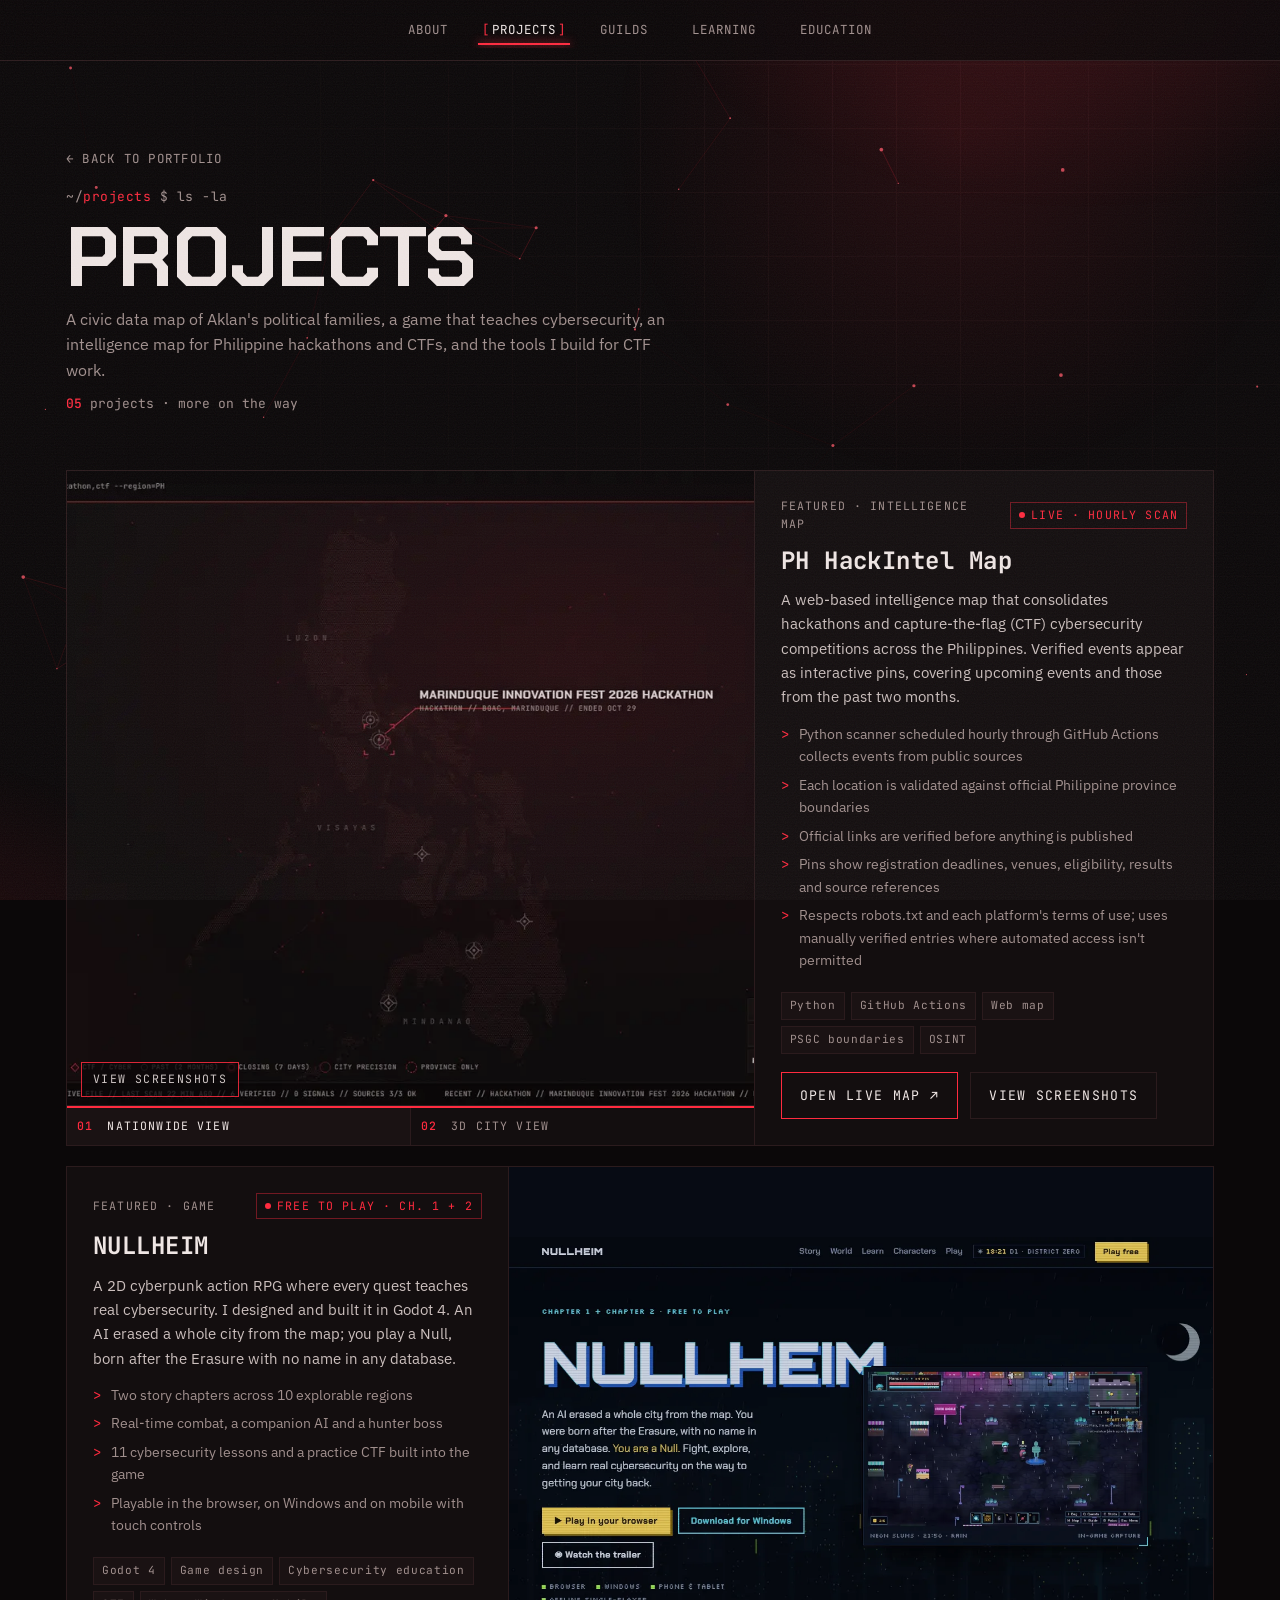
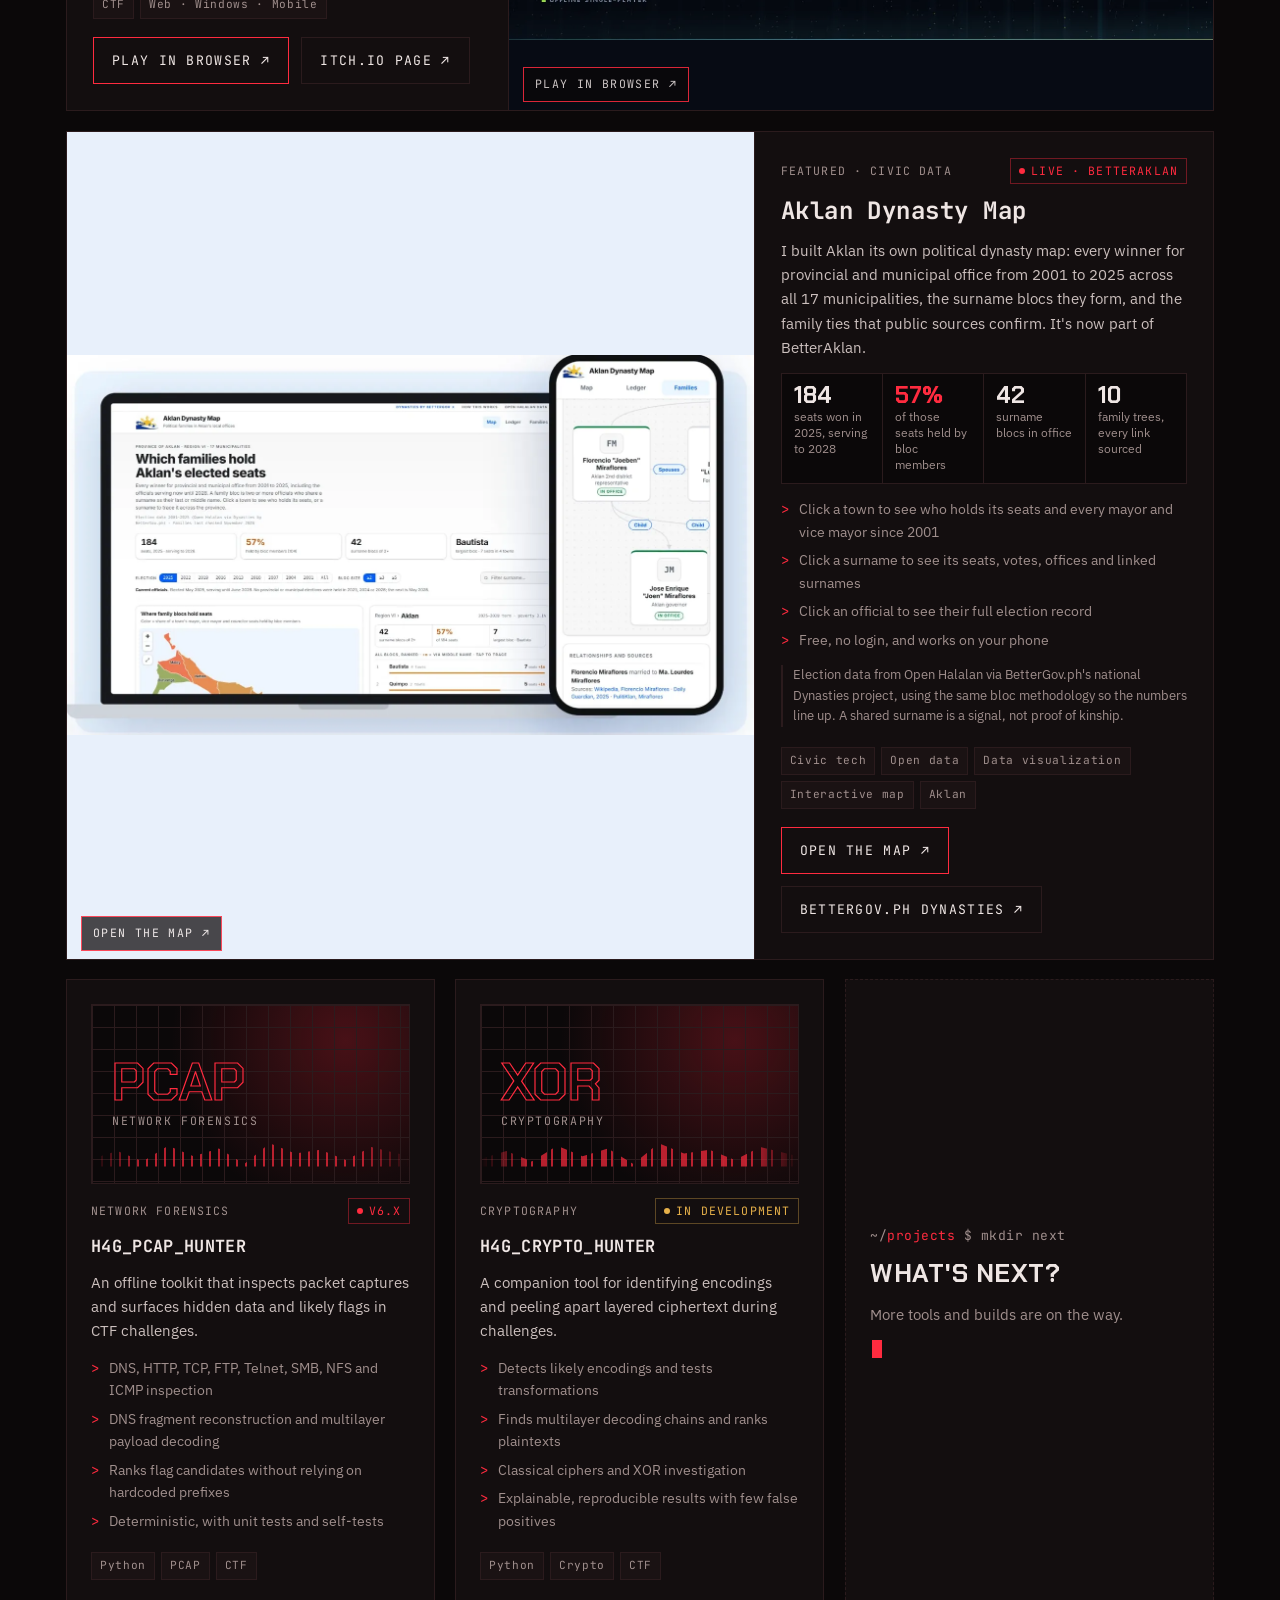
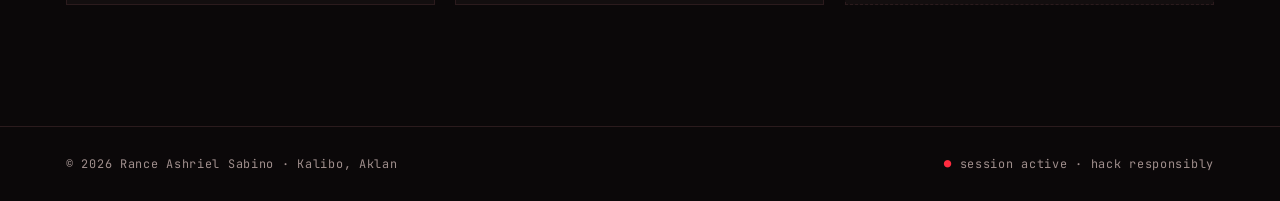
==== commit 73b5d5f5: "Add Aklan Dynasty Map project and BetterAklan org card Co-Authored-By: Claude Opus 5.5 <noreply@anth" ====
--- a/projects.html
+++ b/projects.html
@@ -4,12 +4,12 @@
 <meta charset="utf-8">
 <meta name="viewport" content="width=device-width, initial-scale=1, viewport-fit=cover">
 <title>Projects · Rance Sabino</title>
-<meta name="description" content="Projects by Rance Ashriel Sabino: NULLHEIM, PH HackIntel Map, and CTF tools for network forensics and cryptography.">
+<meta name="description" content="Projects by Rance Ashriel Sabino: Aklan Dynasty Map, NULLHEIM, PH HackIntel Map, and CTF tools for network forensics and cryptography.">
 <meta name="theme-color" content="#0b0809">
 <meta property="og:title" content="Projects · Rance Ashriel Sabino">
 <meta property="og:url" content="https://azzzriieell00.github.io/projects.html">
 <meta property="og:type" content="website">
-<meta property="og:description" content="NULLHEIM, PH HackIntel Map and CTF tools built by Rance Ashriel Sabino.">
+<meta property="og:description" content="Aklan Dynasty Map, NULLHEIM, PH HackIntel Map and CTF tools built by Rance Ashriel Sabino.">
 <meta property="og:image" content="https://azzzriieell00.github.io/assets/nullheim.webp">
 <link rel="icon" href="data:image/svg+xml,%3Csvg xmlns='http://www.w3.org/2000/svg' viewBox='0 0 32 32'%3E%3Crect width='32' height='32' fill='%230b0809'/%3E%3Cpath d='M6 9l8 7-8 7' fill='none' stroke='%23ff2b3f' stroke-width='3'/%3E%3Crect x='16' y='21' width='10' height='3' fill='%23ff2b3f'/%3E%3C/svg%3E">
 <link rel="preconnect" href="https://fonts.googleapis.com">
@@ -541,6 +541,38 @@
 .proj-count{font-family:var(--f-mono);font-size:var(--step--1);color:var(--muted)}
 .proj-count b{color:var(--red);font-weight:500}
 
+/* Dynasty Map card */
+.feature .thumb.light{background:#e8f0fb;display:flex;align-items:center;justify-content:center;cursor:pointer}
+.feature .thumb.light img{height:auto;max-height:100%;object-fit:contain;filter:none}
+.card.feature:hover .thumb.light img{transform:scale(1.02)}
+.dstats{display:grid;grid-template-columns:repeat(4,minmax(0,1fr));gap:1px;background:var(--line);border:1px solid var(--line)}
+.dstats div{background:var(--bg);padding:10px 12px;display:flex;flex-direction:column;gap:2px;min-width:0}
+.dstats b{font-family:var(--f-display);font-size:1.45rem;line-height:1;color:var(--fg);font-variant-numeric:tabular-nums}
+.dstats div:nth-child(2) b{color:var(--red)}
+.dstats span{font-size:.74rem;line-height:1.35;color:var(--muted)}
+.feature .fine{font-size:.8rem;color:var(--muted);border-left:2px solid var(--line);padding-left:10px}
+
+/* BetterAklan org card */
+.org-wide{margin-top:20px;display:grid;grid-template-columns:auto minmax(0,1fr);gap:clamp(18px,3vw,32px);align-items:center;border:1px solid var(--line);background-color:var(--surface);padding:clamp(18px,3vw,28px);transition:border-color .3s,transform .3s;position:relative;overflow:hidden}
+.org-wide::before{content:"";position:absolute;left:0;top:0;bottom:0;width:3px;background:linear-gradient(#f0bc35,#2c4fb5);transform:scaleY(.25);transform-origin:top;transition:transform .45s cubic-bezier(.2,.8,.2,1)}
+.org-wide:hover{border-color:rgba(240,188,53,.55)}
+.org-wide:hover::before{transform:scaleY(1)}
+.org-logo{width:clamp(110px,14vw,150px);aspect-ratio:1;max-width:100%;background:#fff;padding:6px;border:1px solid var(--line)}
+.org-logo img{width:100%;height:100%;object-fit:contain;transition:transform .5s cubic-bezier(.2,.8,.2,1)}
+.org-wide:hover .org-logo img{transform:scale(1.06) rotate(-2deg)}
+.org-copy{display:flex;flex-direction:column;gap:8px;min-width:0}
+.org-copy .g-role{color:#f0bc35}
+.org-copy h3{text-transform:uppercase;letter-spacing:.02em}
+.org-copy p{color:#d6cbc9;max-width:68ch}
+.org-copy ul{margin:0;padding:0;list-style:none;display:flex;flex-direction:column;gap:4px;font-size:.9rem;color:var(--muted)}
+.org-copy li{padding-left:18px;position:relative}
+.org-copy li::before{content:">";position:absolute;left:0;color:#f0bc35;font-family:var(--f-mono)}
+.org-actions{display:flex;flex-wrap:wrap;gap:10px;margin-top:6px}
+@media (max-width:640px){
+  .dstats{grid-template-columns:repeat(2,minmax(0,1fr))}
+  .org-wide{grid-template-columns:minmax(0,1fr)}
+}
+
 </style>
 <style>[hidden]{display:none!important}:root{padding-top:env(safe-area-inset-top,0px);padding-bottom:env(safe-area-inset-bottom,0px)}</style>
 </head>
@@ -578,8 +610,8 @@
         <a class="back" href="./" data-page>&larr; Back to portfolio</a>
         <span class="path">~/<em>projects</em> $ ls -la</span>
         <h1 class="glitch idle" data-text="Projects">Projects</h1>
-        <p class="lede">A game that teaches cybersecurity, an intelligence map for Philippine hackathons and CTFs, and the tools I build for CTF work.</p>
-        <span class="proj-count"><b>04</b> projects · more on the way</span>
+        <p class="lede">A civic data map of Aklan's political families, a game that teaches cybersecurity, an intelligence map for Philippine hackathons and CTFs, and the tools I build for CTF work.</p>
+        <span class="proj-count"><b>05</b> projects · more on the way</span>
       </div>
       <article class="card feature" data-tilt="2.5" data-spot>
         <span class="corner tl"></span><span class="corner br"></span>
@@ -634,6 +666,37 @@
           <div class="cta proj-cta">
             <a class="btn" href="https://azzzriieell00.github.io/nullheim/" target="_blank" rel="noopener" data-scramble>Play in browser ↗</a>
             <a class="btn ghost" href="https://patoo404.itch.io/nullheim" target="_blank" rel="noopener" data-scramble>itch.io page ↗</a>
+          </div>
+        </div>
+      </article>
+
+      <article class="card feature" data-tilt="2.5" data-spot>
+        <span class="corner tl"></span><span class="corner br"></span>
+        <a class="thumb light" href="https://dynasties.betteraklan.org" target="_blank" rel="noopener" aria-label="Open the Aklan Dynasty Map">
+          <img src="assets/dynasty.webp" alt="Aklan Dynasty Map on a laptop and a phone: seat counts, a town-by-town map of Aklan coloured by family-bloc share, and a sourced family tree" width="1400" height="775">
+          <span class="thumb-cta">Open the map ↗</span>
+        </a>
+        <div class="feature-copy">
+          <div class="card-top"><span>Featured · Civic data</span><span class="status live">Live · BetterAklan</span></div>
+          <h3>Aklan Dynasty Map</h3>
+          <p>I built Aklan its own political dynasty map: every winner for provincial and municipal office from 2001 to 2025 across all 17 municipalities, the surname blocs they form, and the family ties that public sources confirm. It's now part of BetterAklan.</p>
+          <div class="dstats" aria-label="Key figures">
+            <div><b>184</b><span>seats won in 2025, serving to 2028</span></div>
+            <div><b>57%</b><span>of those seats held by bloc members</span></div>
+            <div><b>42</b><span>surname blocs in office</span></div>
+            <div><b>10</b><span>family trees, every link sourced</span></div>
+          </div>
+          <ul>
+            <li>Click a town to see who holds its seats and every mayor and vice mayor since 2001</li>
+            <li>Click a surname to see its seats, votes, offices and linked surnames</li>
+            <li>Click an official to see their full election record</li>
+            <li>Free, no login, and works on your phone</li>
+          </ul>
+          <p class="fine">Election data from Open Halalan via BetterGov.ph's national Dynasties project, using the same bloc methodology so the numbers line up. A shared surname is a signal, not proof of kinship.</p>
+          <div class="tags"><span class="tag">Civic tech</span><span class="tag">Open data</span><span class="tag">Data visualization</span><span class="tag">Interactive map</span><span class="tag">Aklan</span></div>
+          <div class="cta proj-cta">
+            <a class="btn" href="https://dynasties.betteraklan.org" target="_blank" rel="noopener" data-scramble>Open the map ↗</a>
+            <a class="btn ghost" href="https://dynasties.bettergov.ph" target="_blank" rel="noopener" data-scramble>BetterGov.ph Dynasties ↗</a>
           </div>
         </div>
       </article>
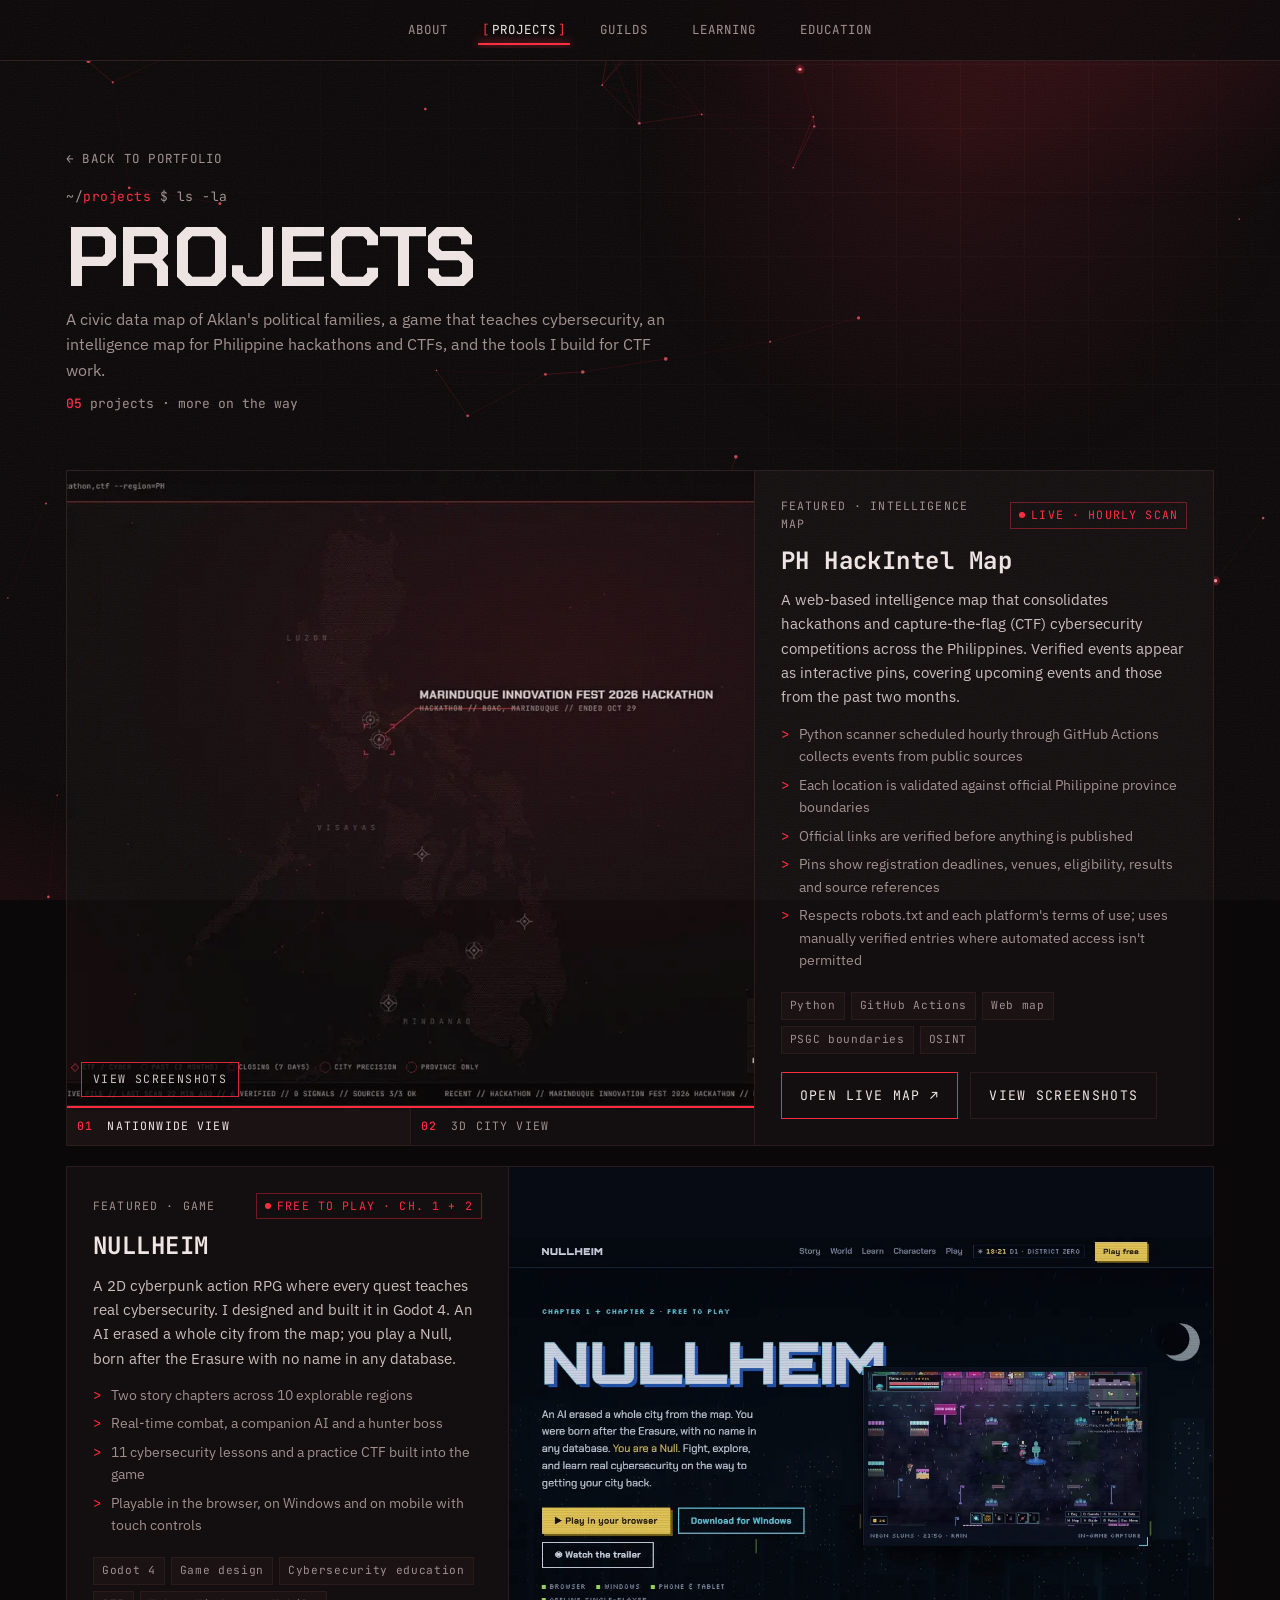
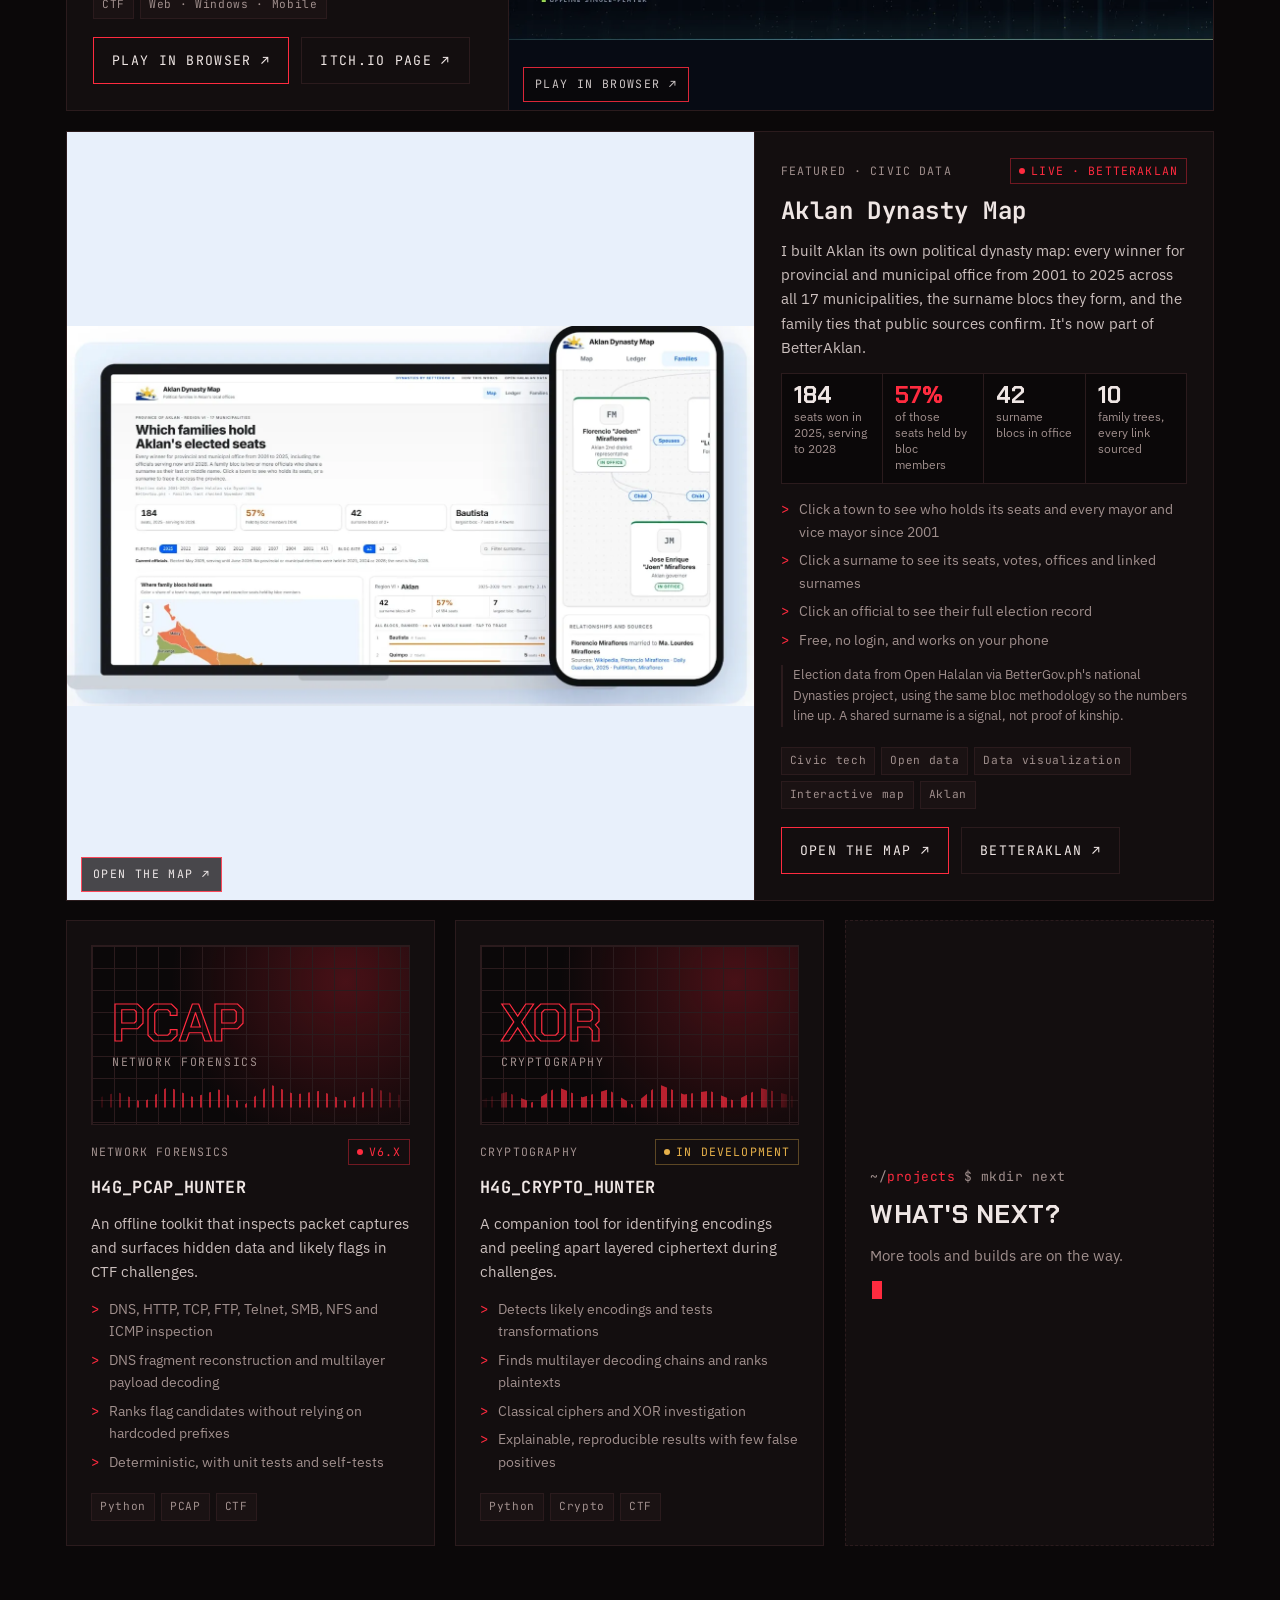
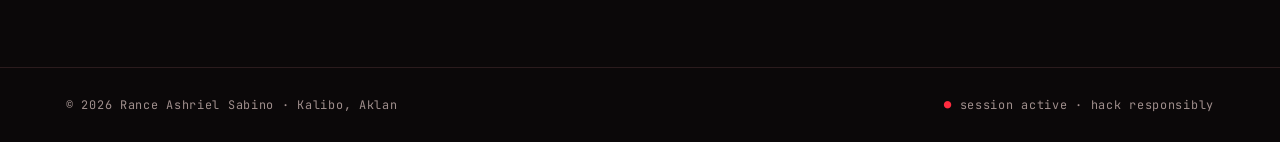
==== commit 82f5d5dc: "Point Dynasty Map card's second button to BetterAklan Co-Authored-By: Claude Opus 5.5 <noreply@anthr" ====
--- a/projects.html
+++ b/projects.html
@@ -696,7 +696,7 @@
           <div class="tags"><span class="tag">Civic tech</span><span class="tag">Open data</span><span class="tag">Data visualization</span><span class="tag">Interactive map</span><span class="tag">Aklan</span></div>
           <div class="cta proj-cta">
             <a class="btn" href="https://dynasties.betteraklan.org" target="_blank" rel="noopener" data-scramble>Open the map ↗</a>
-            <a class="btn ghost" href="https://dynasties.bettergov.ph" target="_blank" rel="noopener" data-scramble>BetterGov.ph Dynasties ↗</a>
+            <a class="btn ghost" href="https://betteraklan.org/" target="_blank" rel="noopener" data-scramble>BetterAklan ↗</a>
           </div>
         </div>
       </article>
